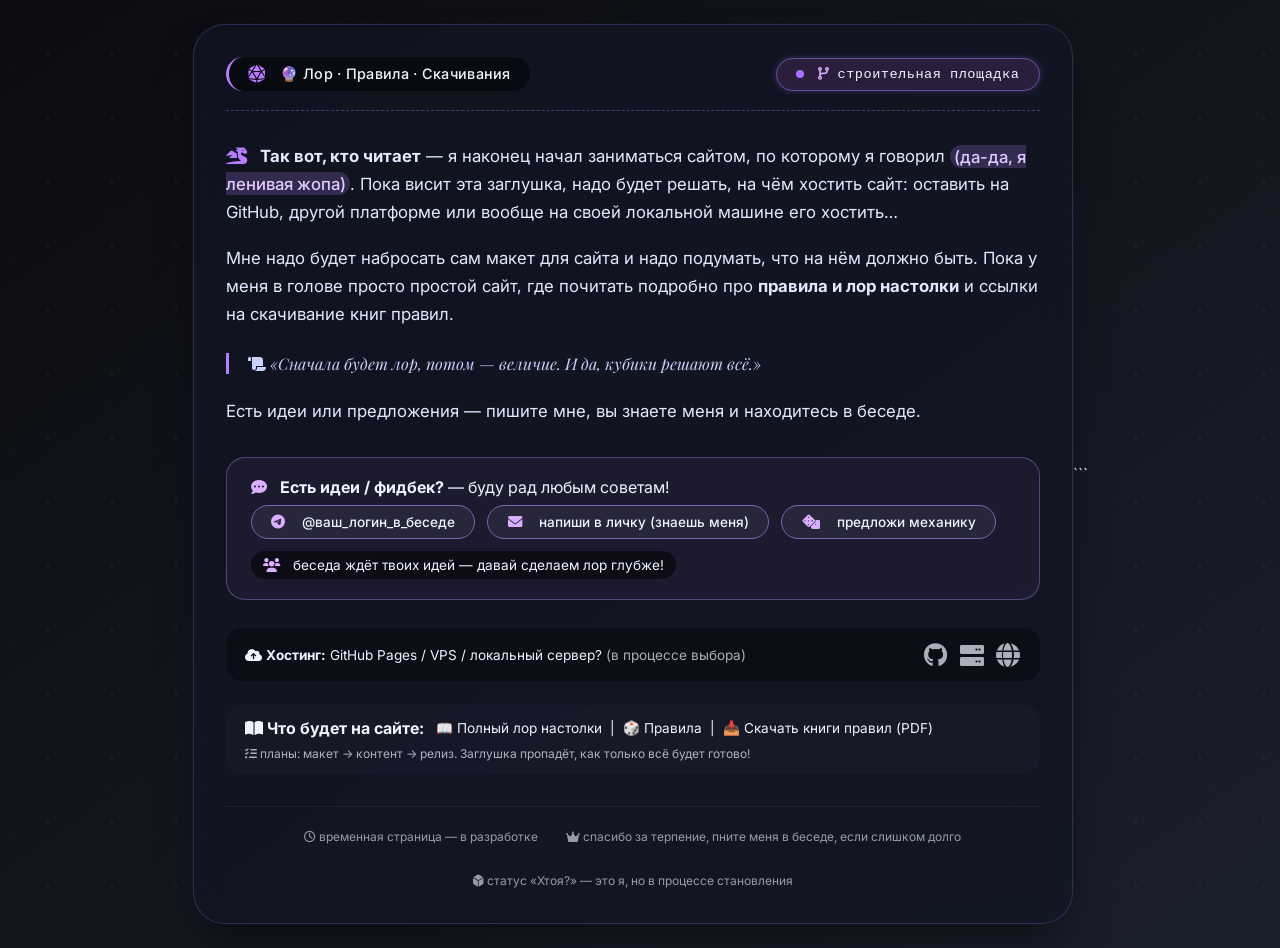
==== index.html @ fe855b79 "Второй  коммит" ====
<!DOCTYPE html>
<html lang="ru">
<head>
  <meta charset="UTF-8">
  <meta name="viewport" content="width=device-width, initial-scale=1.0, user-scalable=yes">
  <title>Заглушка | Настольная игра — скоро</title>
  <!-- Подключение шрифтов и иконок -->
  <link href="https://fonts.googleapis.com/css2?family=Inter:opsz,wght@14..32,300;14..32,400;14..32,600;14..32,700&family=Playfair+Display:ital,wght@0,500;1,500&display=swap" rel="stylesheet">
  <link rel="stylesheet" href="https://cdnjs.cloudflare.com/ajax/libs/font-awesome/6.0.0-beta3/css/all.min.css">
  <style>
    * {
      margin: 0;
      padding: 0;
      box-sizing: border-box;
    }

    body {
      background: linear-gradient(145deg, #0b0c10 0%, #1a1f2c 100%);
      font-family: 'Inter', sans-serif;
      color: #eef4ff;
      min-height: 100vh;
      display: flex;
      align-items: center;
      justify-content: center;
      padding: 1.5rem;
      position: relative;
    }

    /* декоративный элемент — "игровое поле" */
    body::before {
      content: "";
      position: fixed;
      inset: 0;
      background-image: radial-gradient(circle at 20% 40%, rgba(100, 80, 200, 0.08) 2%, transparent 2.5%),
                        radial-gradient(circle at 75% 85%, rgba(200, 160, 100, 0.08) 1.8%, transparent 2%);
      background-size: 48px 48px, 64px 64px;
      pointer-events: none;
      z-index: 0;
    }

    /* основная карточка */
    .card {
      max-width: 880px;
      width: 100%;
      background: rgba(18, 22, 35, 0.75);
      backdrop-filter: blur(12px);
      border-radius: 2rem;
      border: 1px solid rgba(120, 100, 200, 0.3);
      box-shadow: 0 25px 45px -12px rgba(0, 0, 0, 0.5), 0 0 0 1px rgba(255, 255, 255, 0.02);
      padding: 2rem 2rem 2.2rem;
      transition: all 0.2s ease;
      z-index: 2;
    }

    /* шапка с иконкой и статусом */
    .header {
      display: flex;
      align-items: center;
      justify-content: space-between;
      flex-wrap: wrap;
      gap: 1rem;
      margin-bottom: 2rem;
      border-bottom: 1px dashed rgba(150, 130, 220, 0.4);
      padding-bottom: 1.2rem;
    }

    .badge {
      display: inline-flex;
      align-items: center;
      gap: 0.65rem;
      background: rgba(0, 0, 0, 0.45);
      backdrop-filter: blur(4px);
      padding: 0.5rem 1.2rem;
      border-radius: 60px;
      font-size: 0.9rem;
      font-weight: 500;
      border-left: 3px solid #b87cff;
      letter-spacing: 0.3px;
    }

    .badge i {
      font-size: 1.1rem;
      color: #b87cff;
    }

    .status-pulse {
      background: #2a1e3c;
      padding: 0.5rem 1.2rem;
      border-radius: 60px;
      font-size: 0.85rem;
      font-weight: 500;
      display: flex;
      align-items: center;
      gap: 0.5rem;
      font-family: monospace;
      letter-spacing: 0.5px;
      border: 1px solid #6c4f9e;
      box-shadow: 0 0 6px rgba(150, 100, 255, 0.3);
    }

    .status-pulse i {
      font-size: 0.8rem;
      color: #d6b0ff;
    }

    .pulse-dot {
      width: 8px;
      height: 8px;
      background-color: #a76eff;
      border-radius: 50%;
      display: inline-block;
      animation: pulse 1.2s infinite;
      margin-right: 6px;
    }

    @keyframes pulse {
      0% { opacity: 0.4; transform: scale(0.8); box-shadow: 0 0 0 0 #b77eff; }
      70% { opacity: 1; transform: scale(1.2); box-shadow: 0 0 0 6px rgba(183, 126, 255, 0); }
      100% { opacity: 0.4; transform: scale(0.8); box-shadow: 0 0 0 0 rgba(183, 126, 255, 0); }
    }

    /* основной текст */
    .message {
      margin: 1.8rem 0 2rem 0;
    }

    .message p {
      font-size: 1.05rem;
      line-height: 1.65;
      margin-bottom: 1.2rem;
      font-weight: 400;
      color: #e2e9ff;
    }

    .highlight {
      background: rgba(150, 110, 220, 0.25);
      padding: 0.1rem 0.3rem;
      border-radius: 12px;
      font-weight: 500;
      color: #e2caff;
    }

    .lazy-quote {
      font-family: 'Playfair Display', serif;
      font-style: italic;
      font-size: 1rem;
      border-left: 3px solid #b87cff;
      padding-left: 1.2rem;
      margin: 1.5rem 0;
      color: #c7d2fe;
    }

    .current-status {
      background: #0f111c;
      border-radius: 1.5rem;
      padding: 1rem 1.4rem;
      margin: 1.8rem 0 1.2rem;
      display: inline-block;
      width: auto;
      border: 1px solid #2d2a4a;
      box-shadow: 0 2px 10px rgba(0,0,0,0.2);
    }

    .current-status span {
      font-weight: 700;
      letter-spacing: 1px;
      background: linear-gradient(135deg, #e5b8ff, #b77eff);
      -webkit-background-clip: text;
      background-clip: text;
      color: transparent;
    }

    .status-text {
      font-size: 1.15rem;
      font-weight: 600;
      display: flex;
      align-items: center;
      gap: 10px;
      flex-wrap: wrap;
    }

    /* идеи / предложения блок */
    .callout {
      background: rgba(35, 30, 55, 0.7);
      border-radius: 1.2rem;
      padding: 1.2rem 1.5rem;
      margin: 1.8rem 0;
      border: 1px solid rgba(170, 130, 240, 0.4);
      transition: 0.2s;
    }

    .callout i {
      color: #dbb0ff;
      margin-right: 0.6rem;
    }

    .contact-line {
      display: flex;
      align-items: center;
      flex-wrap: wrap;
      gap: 0.75rem;
      margin-top: 0.5rem;
    }

    .fake-button {
      background: rgba(255, 255, 255, 0.05);
      border: 1px solid #7866b0;
      padding: 0.5rem 1.2rem;
      border-radius: 40px;
      font-size: 0.85rem;
      font-weight: 500;
      display: inline-flex;
      align-items: center;
      gap: 0.5rem;
      transition: 0.2s;
      cursor: default;
    }

    .fake-button i {
      font-size: 0.9rem;
    }

    .fake-button:hover {
      background: rgba(130, 100, 200, 0.2);
      border-color: #a77eff;
    }

    /* ссылки на софт / хостинг */
    .hosting-notes {
      background: #0b0e16;
      border-radius: 1rem;
      padding: 0.9rem 1.2rem;
      margin: 1.8rem 0 1.5rem;
      font-size: 0.85rem;
      display: flex;
      flex-wrap: wrap;
      gap: 1rem;
      justify-content: space-between;
      align-items: center;
    }

    .hosting-options {
      display: flex;
      gap: 0.8rem;
    }

    .hosting-options i {
      font-size: 1.5rem;
      opacity: 0.7;
      transition: 0.2s;
    }

    .hosting-options i:hover {
      opacity: 1;
      color: #c7a2ff;
    }

    /* footer */
    .footer-note {
      margin-top: 2rem;
      text-align: center;
      font-size: 0.75rem;
      opacity: 0.6;
      border-top: 1px solid rgba(255,255,255,0.1);
      padding-top: 1.4rem;
      display: flex;
      justify-content: center;
      gap: 1.8rem;
      flex-wrap: wrap;
    }

    a {
      color: #bb9eff;
      text-decoration: none;
      transition: 0.2s;
    }

    a:hover {
      color: #e1c4ff;
      text-decoration: underline;
    }

    /* адаптив */
    @media (max-width: 640px) {
      .card {
        padding: 1.5rem;
      }
      .header {
        flex-direction: column;
        align-items: flex-start;
      }
      .message p {
        font-size: 0.95rem;
      }
      .hosting-notes {
        flex-direction: column;
        align-items: flex-start;
      }
      .status-text {
        font-size: 1rem;
      }
    }

    /* анимация появления */
    .card {
      animation: fadeSlideUp 0.6s ease-out;
    }

    @keyframes fadeSlideUp {
      0% {
        opacity: 0;
        transform: translateY(20px);
      }
      100% {
        opacity: 1;
        transform: translateY(0);
      }
    }

    /* иконки dice */
    .dice-icon {
      font-size: 1.2rem;
      margin-right: 4px;
    }
  </style>
</head>
<body>
<div class="card">
  <div class="header">
    <div class="badge">
      <i class="fas fa-dice-d20 dice-icon"></i> 
      <span>🔮 Лор · Правила · Скачивания</span>
    </div>
    <div class="status-pulse">
      <span class="pulse-dot"></span>
      <i class="fas fa-code-branch"></i> строительная площадка
    </div>
  </div>

  <div class="message">
    <p>
      <i class="fas fa-dragon" style="margin-right: 8px; color: #b77eff;"></i> 
      <strong>Так вот, кто читает</strong> — я наконец начал заниматься сайтом, по которому я говорил 
      <span class="highlight">(да-да, я ленивая жопа)</span>. 
      Пока висит эта заглушка, надо будет решать, на чём хостить сайт: оставить на GitHub, 
      другой платформе или вообще на своей локальной машине его хостить…
    </p>
    <p>
      Мне надо будет набросать сам макет для сайта и надо подумать, что на нём должно быть. 
      Пока у меня в голове просто простой сайт, где почитать подробно про <strong>правила и лор настолки</strong> 
      и ссылки на скачивание книг правил.
    </p>
    <div class="lazy-quote">
      <i class="fas fa-scroll"></i> «Сначала будет лор, потом — величие. И да, кубики решают всё.»
    </div>
    <p>
      Есть идеи или предложения — пишите мне, вы знаете меня и находитесь в беседе.
    </p>
  </div>

 

  <!-- Блок с контактом и призывом к общению -->
  <div class="callout">
    <div><i class="fas fa-comment-dots"></i> <strong>Есть идеи / фидбек?</strong> — буду рад любым советам!</div>
    <div class="contact-line">
      <div class="fake-button"><i class="fab fa-telegram"></i> @ваш_логин_в_беседе</div>
      <div class="fake-button"><i class="fas fa-envelope"></i> напиши в личку (знаешь меня)</div>
      <div class="fake-button"><i class="fas fa-dice"></i> предложи механику</div>
    </div>
    <div style="margin-top: 12px; font-size: 0.85rem; background: #0c0b16; padding: 6px 12px; border-radius: 28px; display: inline-block;">
      <i class="fas fa-users"></i> беседа ждёт твоих идей — давай сделаем лор глубже!
    </div>
  </div>

  <!-- Короткий блок про хостинг + ссылки на ресурсы (вдохновение) -->
  <div class="hosting-notes">
    <div>
      <i class="fas fa-cloud-upload-alt"></i> <strong>Хостинг:</strong> GitHub Pages / VPS / локальный сервер? 
      <span style="opacity: 0.7;">(в процессе выбора)</span>
    </div>
    <div class="hosting-options">
      <i class="fab fa-github" title="GitHub Pages"></i>
      <i class="fas fa-server" title="Своя машина"></i>
      <i class="fas fa-globe" title="Другие платформы"></i>
    </div>
  </div>

  <!-- Дополнительные материалы и roadmap (плейсхолдер для настроения) -->
  <div style="background: rgba(30, 28, 45, 0.5); border-radius: 1rem; padding: 0.8rem 1.2rem; margin: 1rem 0 0.5rem;">
    <div style="display: flex; gap: 0.8rem; align-items: center; flex-wrap: wrap;">
      <div><i class="fas fa-book-open"></i> <strong>Что будет на сайте:</strong></div>
      <div style="font-size: 0.85rem;">📖 Полный лор настолки &nbsp;|&nbsp; 🎲 Правила &nbsp;|&nbsp; 📥 Скачать книги правил (PDF)</div>
    </div>
    <div style="font-size: 0.75rem; margin-top: 8px; opacity: 0.7;">
      <i class="fas fa-tasks"></i> планы: макет → контент → релиз. Заглушка пропадёт, как только всё будет готово!
    </div>
  </div>

  <div class="footer-note">
    <span><i class="far fa-clock"></i> временная страница — в разработке</span>
    <span><i class="fas fa-crown"></i> спасибо за терпение, пните меня в беседе, если слишком долго</span>
    <span><i class="fas fa-dice-d6"></i> статус «Хтоя?» — это я, но в процессе становления</span>
  </div>
</div>
</body>
</html>
```
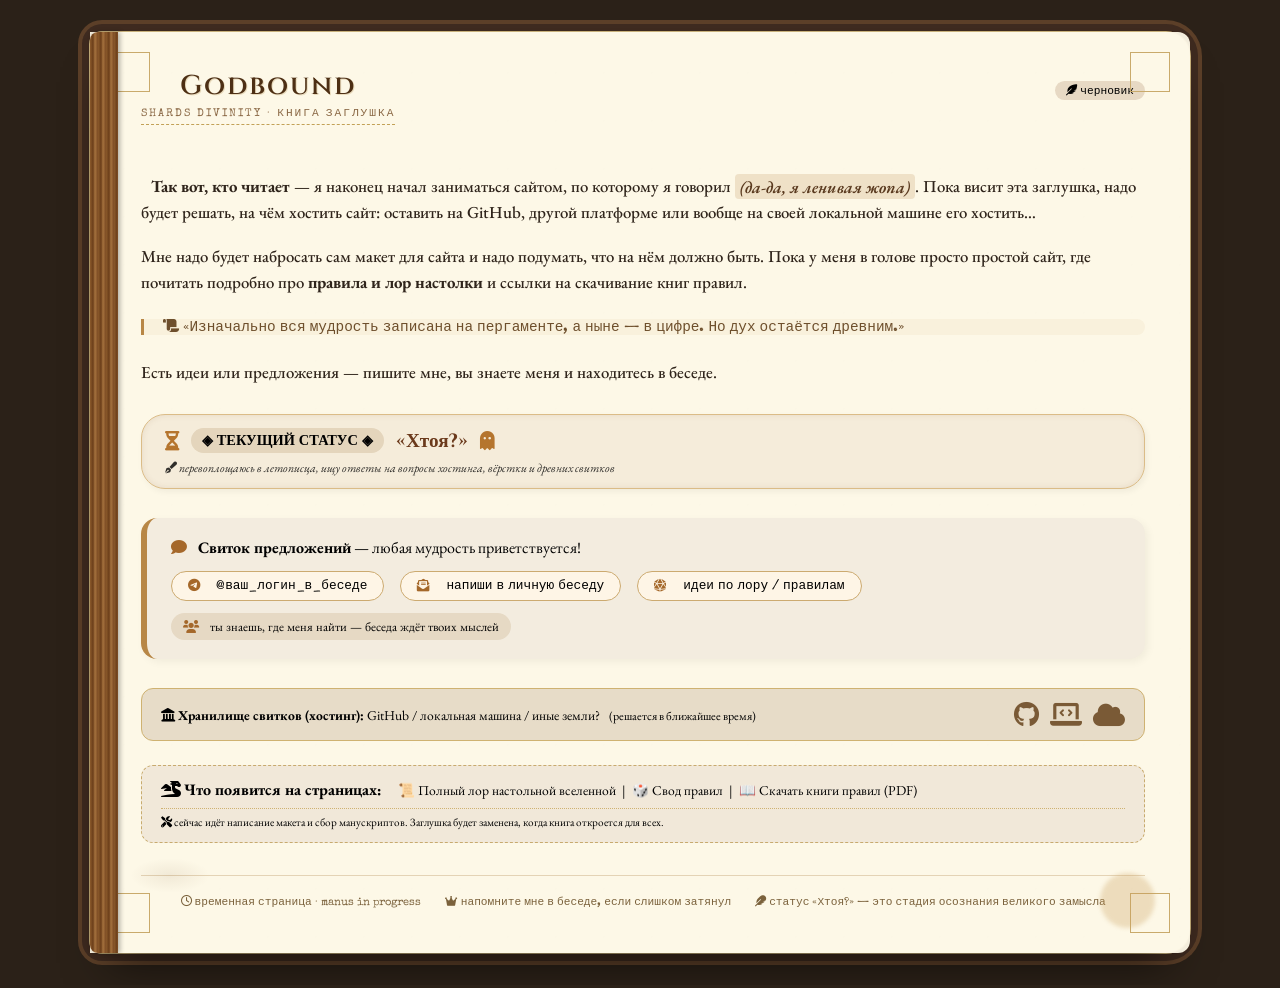
==== commit 94a6ece0: "3  коммит" ====
--- a/index.html
+++ b/index.html
@@ -3,9 +3,9 @@
 <head>
   <meta charset="UTF-8">
   <meta name="viewport" content="width=device-width, initial-scale=1.0, user-scalable=yes">
-  <title>Заглушка | Настольная игра — скоро</title>
-  <!-- Подключение шрифтов и иконок -->
-  <link href="https://fonts.googleapis.com/css2?family=Inter:opsz,wght@14..32,300;14..32,400;14..32,600;14..32,700&family=Playfair+Display:ital,wght@0,500;1,500&display=swap" rel="stylesheet">
+  <title>Заглушка | Старая книга правил</title>
+  <!-- Шрифты с историческим/винтажным характером -->
+  <link href="https://fonts.googleapis.com/css2?family=Cinzel:wght@400;500;600;700&family=EB+Garamond:ital,wght@0,400;0,500;0,600;1,400;1,500&family=Special+Elite&display=swap" rel="stylesheet">
   <link rel="stylesheet" href="https://cdnjs.cloudflare.com/ajax/libs/font-awesome/6.0.0-beta3/css/all.min.css">
   <style>
     * {
@@ -15,394 +15,470 @@
     }
 
     body {
-      background: linear-gradient(145deg, #0b0c10 0%, #1a1f2c 100%);
-      font-family: 'Inter', sans-serif;
-      color: #eef4ff;
+      background: #2b2118;  /* тёмное дерево / старый переплёт */
       min-height: 100vh;
       display: flex;
       align-items: center;
       justify-content: center;
-      padding: 1.5rem;
+      padding: 2rem;
       position: relative;
-    }
-
-    /* декоративный элемент — "игровое поле" */
+      font-family: 'EB Garamond', 'Georgia', 'Times New Roman', serif;
+    }
+
+    /* текстура старой бумаги на фоне */
     body::before {
       content: "";
       position: fixed;
-      inset: 0;
-      background-image: radial-gradient(circle at 20% 40%, rgba(100, 80, 200, 0.08) 2%, transparent 2.5%),
-                        radial-gradient(circle at 75% 85%, rgba(200, 160, 100, 0.08) 1.8%, transparent 2%);
-      background-size: 48px 48px, 64px 64px;
+      top: 0;
+      left: 0;
+      width: 100%;
+      height: 100%;
+      background-image: url('data:image/svg+xml;utf8,<svg xmlns="http://www.w3.org/2000/svg" viewBox="0 0 400 300" opacity="0.2"><path fill="none" d="M0 0h400v300H0z"/><path fill="%23806040" d="M10 10 L20 5 L30 12 L40 7 L50 13 L60 9 L70 15 L80 11 L90 17 L100 12 L110 18 L120 14 L130 19 L140 15 L150 20 L160 16 L170 21 L180 17 L190 22 L200 18 L210 23 L220 19 L230 24 L240 20 L250 25 L260 21 L270 26 L280 22 L290 27 L300 23 L310 28 L320 24 L330 29 L340 25 L350 30 L360 26 L370 31 L380 27 L390 32 L400 28" stroke="%23806040" stroke-width="0.6" fill="none"/><circle cx="45" cy="85" r="2" fill="%23806040"/><circle cx="120" cy="140" r="1.5" fill="%23806040"/><circle cx="290" cy="210" r="2" fill="%23806040"/><path d="M70 250 L80 248 L90 252 L100 249 L110 253" stroke="%23806040" stroke-width="0.8" fill="none"/></svg>');
+      background-repeat: repeat;
+      background-size: 200px;
       pointer-events: none;
+      opacity: 0.15;
       z-index: 0;
     }
 
-    /* основная карточка */
-    .card {
-      max-width: 880px;
+    /* основная книга — имитация разворота */
+    .book {
+      max-width: 1100px;
       width: 100%;
-      background: rgba(18, 22, 35, 0.75);
-      backdrop-filter: blur(12px);
-      border-radius: 2rem;
-      border: 1px solid rgba(120, 100, 200, 0.3);
-      box-shadow: 0 25px 45px -12px rgba(0, 0, 0, 0.5), 0 0 0 1px rgba(255, 255, 255, 0.02);
-      padding: 2rem 2rem 2.2rem;
-      transition: all 0.2s ease;
+      background: #fdf8e7;  /* цвет старой бумаги */
+      background-image: radial-gradient(circle at 25% 40%, rgba(180, 130, 80, 0.08) 1.5%, transparent 1.5%),
+                        radial-gradient(circle at 70% 85%, rgba(140, 90, 40, 0.08) 2%, transparent 2%);
+      background-size: 32px 32px, 48px 48px;
+      border-radius: 12px 24px 24px 12px;
+      box-shadow: 0 30px 45px -20px rgba(0,0,0,0.6), 0 0 0 1px #c9b27c, 0 0 0 8px #3e2a1f, 0 0 0 12px #5c3f28;
+      position: relative;
+      transition: all 0.2s;
       z-index: 2;
     }
 
-    /* шапка с иконкой и статусом */
-    .header {
-      display: flex;
-      align-items: center;
-      justify-content: space-between;
-      flex-wrap: wrap;
-      gap: 1rem;
-      margin-bottom: 2rem;
-      border-bottom: 1px dashed rgba(150, 130, 220, 0.4);
-      padding-bottom: 1.2rem;
-    }
-
-    .badge {
-      display: inline-flex;
-      align-items: center;
-      gap: 0.65rem;
-      background: rgba(0, 0, 0, 0.45);
-      backdrop-filter: blur(4px);
-      padding: 0.5rem 1.2rem;
-      border-radius: 60px;
-      font-size: 0.9rem;
-      font-weight: 500;
-      border-left: 3px solid #b87cff;
-      letter-spacing: 0.3px;
-    }
-
-    .badge i {
-      font-size: 1.1rem;
-      color: #b87cff;
-    }
-
-    .status-pulse {
-      background: #2a1e3c;
-      padding: 0.5rem 1.2rem;
-      border-radius: 60px;
-      font-size: 0.85rem;
-      font-weight: 500;
-      display: flex;
-      align-items: center;
-      gap: 0.5rem;
-      font-family: monospace;
-      letter-spacing: 0.5px;
-      border: 1px solid #6c4f9e;
-      box-shadow: 0 0 6px rgba(150, 100, 255, 0.3);
-    }
-
-    .status-pulse i {
-      font-size: 0.8rem;
-      color: #d6b0ff;
-    }
-
-    .pulse-dot {
-      width: 8px;
-      height: 8px;
-      background-color: #a76eff;
-      border-radius: 50%;
+    /* имитация корешка / переплёта слева */
+    .book::before {
+      content: "";
+      position: absolute;
+      top: 0;
+      left: 0;
+      width: 28px;
+      height: 100%;
+      background: repeating-linear-gradient(90deg, #8b5a2b, #6b3e1a 3px, #a5723e 5px, #7b4a23 8px);
+      border-radius: 8px 0 0 8px;
+      box-shadow: 2px 0 5px rgba(0,0,0,0.3);
+      z-index: 3;
+    }
+
+    /* золотое тиснение по краю корешка */
+    .book::after {
+      content: "";
+      position: absolute;
+      top: 15px;
+      left: 4px;
+      width: 20px;
+      height: calc(100% - 30px);
+      border-left: 1px solid rgba(255,215,130,0.5);
+      border-right: 1px solid rgba(255,215,130,0.3);
+      pointer-events: none;
+    }
+
+    /* внутренняя страница (отступ под переплёт) */
+    .page {
+      padding: 2.2rem 2.8rem 2.8rem 3.2rem;
+      position: relative;
+      background: rgba(253, 248, 231, 0.95);
+      border-radius: 0 12px 12px 0;
+    }
+
+    /* декоративные уголки */
+    .page .corner {
+      position: absolute;
+      width: 40px;
+      height: 40px;
+      border: 1px solid #c9aa6b;
+      pointer-events: none;
+    }
+    .corner-tl {
+      top: 20px;
+      left: 20px;
+      border-top: 2px solid #c9aa6b;
+      border-left: 2px solid #c9aa6b;
+      border-right: none;
+      border-bottom: none;
+    }
+    .corner-tr {
+      top: 20px;
+      right: 20px;
+      border-top: 2px solid #c9aa6b;
+      border-right: 2px solid #c9aa6b;
+      border-left: none;
+      border-bottom: none;
+    }
+    .corner-bl {
+      bottom: 20px;
+      left: 20px;
+      border-bottom: 2px solid #c9aa6b;
+      border-left: 2px solid #c9aa6b;
+      border-top: none;
+      border-right: none;
+    }
+    .corner-br {
+      bottom: 20px;
+      right: 20px;
+      border-bottom: 2px solid #c9aa6b;
+      border-right: 2px solid #c9aa6b;
+      border-top: none;
+      border-left: none;
+    }
+
+    /* заголовок-виньетка */
+    .title-decoration {
+      text-align: center;
+      margin-bottom: 1.8rem;
+      border-bottom: 1px dashed #c2a156;
       display: inline-block;
-      animation: pulse 1.2s infinite;
-      margin-right: 6px;
-    }
-
-    @keyframes pulse {
-      0% { opacity: 0.4; transform: scale(0.8); box-shadow: 0 0 0 0 #b77eff; }
-      70% { opacity: 1; transform: scale(1.2); box-shadow: 0 0 0 6px rgba(183, 126, 255, 0); }
-      100% { opacity: 0.4; transform: scale(0.8); box-shadow: 0 0 0 0 rgba(183, 126, 255, 0); }
-    }
-
-    /* основной текст */
-    .message {
-      margin: 1.8rem 0 2rem 0;
-    }
-
+      width: auto;
+      padding-bottom: 0.3rem;
+      letter-spacing: 2px;
+    }
+    h1 {
+      font-family: 'Cinzel', 'Times New Roman', serif;
+      font-size: 1.7rem;
+      font-weight: 600;
+      color: #4d2f14;
+      text-shadow: 1px 1px 0 #e9dbbc;
+      margin-bottom: 0.2rem;
+    }
+    .subhead {
+      font-family: 'Special Elite', monospace;
+      font-size: 0.7rem;
+      letter-spacing: 2px;
+      color: #8b6946;
+      text-transform: uppercase;
+    }
+
+    /* основной текст в стиле рукописи */
     .message p {
       font-size: 1.05rem;
-      line-height: 1.65;
-      margin-bottom: 1.2rem;
-      font-weight: 400;
-      color: #e2e9ff;
-    }
-
+      line-height: 1.55;
+      margin-bottom: 1.1rem;
+      color: #2f241b;
+      font-weight: 500;
+    }
     .highlight {
-      background: rgba(150, 110, 220, 0.25);
+      background: rgba(180, 130, 70, 0.2);
       padding: 0.1rem 0.3rem;
-      border-radius: 12px;
-      font-weight: 500;
-      color: #e2caff;
-    }
-
+      font-style: italic;
+      border-radius: 4px;
+      font-weight: 600;
+      color: #5a3a1f;
+    }
     .lazy-quote {
-      font-family: 'Playfair Display', serif;
-      font-style: italic;
-      font-size: 1rem;
-      border-left: 3px solid #b87cff;
+      font-family: 'Special Elite', monospace;
+      font-size: 0.9rem;
+      border-left: 3px solid #b88746;
       padding-left: 1.2rem;
       margin: 1.5rem 0;
-      color: #c7d2fe;
-    }
-
+      color: #6e4f2c;
+      background: rgba(210, 180, 120, 0.1);
+      border-radius: 0 8px 8px 0;
+    }
+
+    /* блок статуса "Хтоя?" */
     .current-status {
-      background: #0f111c;
-      border-radius: 1.5rem;
-      padding: 1rem 1.4rem;
-      margin: 1.8rem 0 1.2rem;
-      display: inline-block;
-      width: auto;
-      border: 1px solid #2d2a4a;
-      box-shadow: 0 2px 10px rgba(0,0,0,0.2);
-    }
-
-    .current-status span {
-      font-weight: 700;
-      letter-spacing: 1px;
-      background: linear-gradient(135deg, #e5b8ff, #b77eff);
-      -webkit-background-clip: text;
-      background-clip: text;
-      color: transparent;
-    }
-
+      background: #f5ecda;
+      border: 1px solid #dbbc87;
+      border-radius: 24px;
+      padding: 0.8rem 1.4rem;
+      margin: 1.8rem 0;
+      box-shadow: inset 0 0 6px rgba(110, 70, 30, 0.1), 2px 3px 6px rgba(0,0,0,0.05);
+      font-family: 'EB Garamond', serif;
+    }
     .status-text {
-      font-size: 1.15rem;
+      font-size: 1.2rem;
       font-weight: 600;
       display: flex;
       align-items: center;
-      gap: 10px;
       flex-wrap: wrap;
-    }
-
-    /* идеи / предложения блок */
+      gap: 12px;
+    }
+    .status-text i {
+      color: #b5752e;
+    }
+    .ancient-mark {
+      background: #e4d5bc;
+      padding: 0.2rem 0.7rem;
+      border-radius: 30px;
+      font-size: 0.9rem;
+      font-weight: bold;
+      font-family: 'Cinzel', serif;
+    }
+    .current-status .small-note {
+      font-size: 0.75rem;
+      margin-top: 6px;
+      opacity: 0.8;
+      font-style: italic;
+    }
+
+    /* блок "есть идеи" с пером */
     .callout {
-      background: rgba(35, 30, 55, 0.7);
-      border-radius: 1.2rem;
+      background: #f3ecdf;
+      border-radius: 16px;
       padding: 1.2rem 1.5rem;
       margin: 1.8rem 0;
-      border: 1px solid rgba(170, 130, 240, 0.4);
-      transition: 0.2s;
-    }
-
+      border-left: 6px solid #b88746;
+      box-shadow: 3px 3px 8px rgba(0,0,0,0.05);
+    }
     .callout i {
-      color: #dbb0ff;
-      margin-right: 0.6rem;
-    }
-
+      color: #a5682a;
+      margin-right: 0.5rem;
+    }
     .contact-line {
       display: flex;
-      align-items: center;
       flex-wrap: wrap;
-      gap: 0.75rem;
-      margin-top: 0.5rem;
-    }
-
+      gap: 1rem;
+      margin-top: 0.8rem;
+    }
     .fake-button {
-      background: rgba(255, 255, 255, 0.05);
-      border: 1px solid #7866b0;
-      padding: 0.5rem 1.2rem;
+      background: #fef5e6;
+      border: 1px solid #ccaa70;
+      padding: 0.4rem 1rem;
       border-radius: 40px;
-      font-size: 0.85rem;
-      font-weight: 500;
+      font-size: 0.8rem;
+      font-family: 'Special Elite', monospace;
       display: inline-flex;
       align-items: center;
       gap: 0.5rem;
+      cursor: default;
       transition: 0.2s;
-      cursor: default;
-    }
-
-    .fake-button i {
-      font-size: 0.9rem;
-    }
-
+    }
     .fake-button:hover {
-      background: rgba(130, 100, 200, 0.2);
-      border-color: #a77eff;
-    }
-
-    /* ссылки на софт / хостинг */
+      background: #ecdbaa;
+      border-color: #aa7a3c;
+    }
+
+    /* хостинг / винтажный блок */
     .hosting-notes {
-      background: #0b0e16;
-      border-radius: 1rem;
-      padding: 0.9rem 1.2rem;
-      margin: 1.8rem 0 1.5rem;
-      font-size: 0.85rem;
+      background: #e7dcc8;
+      border-radius: 12px;
+      padding: 0.8rem 1.2rem;
+      margin: 1.5rem 0;
       display: flex;
       flex-wrap: wrap;
-      gap: 1rem;
       justify-content: space-between;
       align-items: center;
-    }
-
-    .hosting-options {
-      display: flex;
-      gap: 0.8rem;
-    }
-
+      font-size: 0.85rem;
+      border: 1px solid #cfb271;
+    }
     .hosting-options i {
-      font-size: 1.5rem;
-      opacity: 0.7;
+      font-size: 1.6rem;
+      margin-left: 8px;
+      color: #7a5a36;
       transition: 0.2s;
     }
-
     .hosting-options i:hover {
-      opacity: 1;
-      color: #c7a2ff;
-    }
-
-    /* footer */
+      color: #c6862e;
+    }
+
+    /* план / что будет на сайте */
+    .roadmap {
+      background: #f1e8d9;
+      border-radius: 12px;
+      padding: 0.8rem 1.2rem;
+      margin: 1.2rem 0;
+      border: 1px dashed #c8aa6e;
+    }
     .footer-note {
       margin-top: 2rem;
       text-align: center;
-      font-size: 0.75rem;
-      opacity: 0.6;
-      border-top: 1px solid rgba(255,255,255,0.1);
-      padding-top: 1.4rem;
+      font-size: 0.7rem;
+      color: #7b623c;
+      border-top: 1px solid #e4d3b5;
+      padding-top: 1.2rem;
       display: flex;
       justify-content: center;
-      gap: 1.8rem;
+      gap: 1.5rem;
       flex-wrap: wrap;
-    }
-
-    a {
-      color: #bb9eff;
-      text-decoration: none;
-      transition: 0.2s;
-    }
-
-    a:hover {
-      color: #e1c4ff;
-      text-decoration: underline;
+      font-family: 'Special Elite', monospace;
+    }
+
+    /* иллюстрации и украшения */
+    .seal {
+      position: absolute;
+      bottom: 25px;
+      right: 35px;
+      width: 55px;
+      height: 55px;
+      background: #c99e5b;
+      border-radius: 50%;
+      opacity: 0.3;
+      filter: blur(2px);
+      pointer-events: none;
+      z-index: 1;
     }
 
     /* адаптив */
-    @media (max-width: 640px) {
-      .card {
-        padding: 1.5rem;
-      }
-      .header {
-        flex-direction: column;
-        align-items: flex-start;
+    @media (max-width: 700px) {
+      body {
+        padding: 1rem;
+      }
+      .book {
+        box-shadow: 0 15px 25px -10px black, 0 0 0 4px #3e2a1f, 0 0 0 8px #5c3f28;
+      }
+      .book::before {
+        width: 18px;
+      }
+      .page {
+        padding: 1.5rem 1.2rem 1.8rem 2rem;
       }
       .message p {
         font-size: 0.95rem;
       }
-      .hosting-notes {
-        flex-direction: column;
-        align-items: flex-start;
-      }
       .status-text {
         font-size: 1rem;
       }
-    }
-
-    /* анимация появления */
-    .card {
-      animation: fadeSlideUp 0.6s ease-out;
-    }
-
-    @keyframes fadeSlideUp {
+      .corner {
+        width: 25px;
+        height: 25px;
+      }
+      .corner-tl, .corner-tr, .corner-bl, .corner-br {
+        border-width: 1px;
+      }
+      h1 {
+        font-size: 1.3rem;
+      }
+    }
+
+    /* анимация "появление страницы" */
+    .book {
+      animation: fadeBook 0.7s ease-out;
+    }
+    @keyframes fadeBook {
       0% {
         opacity: 0;
-        transform: translateY(20px);
+        transform: translateY(20px) rotateX(-3deg);
       }
       100% {
         opacity: 1;
-        transform: translateY(0);
-      }
-    }
-
-    /* иконки dice */
-    .dice-icon {
-      font-size: 1.2rem;
-      margin-right: 4px;
+        transform: translateY(0) rotateX(0);
+      }
+    }
+
+    /* прочие детали */
+    .ink-smudge {
+      position: absolute;
+      bottom: 60px;
+      left: 40px;
+      width: 80px;
+      height: 35px;
+      background: radial-gradient(ellipse, rgba(100,60,20,0.08) 0%, transparent 70%);
+      border-radius: 50%;
+      pointer-events: none;
     }
   </style>
 </head>
 <body>
-<div class="card">
-  <div class="header">
-    <div class="badge">
-      <i class="fas fa-dice-d20 dice-icon"></i> 
-      <span>🔮 Лор · Правила · Скачивания</span>
-    </div>
-    <div class="status-pulse">
-      <span class="pulse-dot"></span>
-      <i class="fas fa-code-branch"></i> строительная площадка
-    </div>
-  </div>
-
-  <div class="message">
-    <p>
-      <i class="fas fa-dragon" style="margin-right: 8px; color: #b77eff;"></i> 
-      <strong>Так вот, кто читает</strong> — я наконец начал заниматься сайтом, по которому я говорил 
-      <span class="highlight">(да-да, я ленивая жопа)</span>. 
-      Пока висит эта заглушка, надо будет решать, на чём хостить сайт: оставить на GitHub, 
-      другой платформе или вообще на своей локальной машине его хостить…
-    </p>
-    <p>
-      Мне надо будет набросать сам макет для сайта и надо подумать, что на нём должно быть. 
-      Пока у меня в голове просто простой сайт, где почитать подробно про <strong>правила и лор настолки</strong> 
-      и ссылки на скачивание книг правил.
-    </p>
-    <div class="lazy-quote">
-      <i class="fas fa-scroll"></i> «Сначала будет лор, потом — величие. И да, кубики решают всё.»
-    </div>
-    <p>
-      Есть идеи или предложения — пишите мне, вы знаете меня и находитесь в беседе.
-    </p>
-  </div>
-
- 
-
-  <!-- Блок с контактом и призывом к общению -->
-  <div class="callout">
-    <div><i class="fas fa-comment-dots"></i> <strong>Есть идеи / фидбек?</strong> — буду рад любым советам!</div>
-    <div class="contact-line">
-      <div class="fake-button"><i class="fab fa-telegram"></i> @ваш_логин_в_беседе</div>
-      <div class="fake-button"><i class="fas fa-envelope"></i> напиши в личку (знаешь меня)</div>
-      <div class="fake-button"><i class="fas fa-dice"></i> предложи механику</div>
-    </div>
-    <div style="margin-top: 12px; font-size: 0.85rem; background: #0c0b16; padding: 6px 12px; border-radius: 28px; display: inline-block;">
-      <i class="fas fa-users"></i> беседа ждёт твоих идей — давай сделаем лор глубже!
-    </div>
-  </div>
-
-  <!-- Короткий блок про хостинг + ссылки на ресурсы (вдохновение) -->
-  <div class="hosting-notes">
-    <div>
-      <i class="fas fa-cloud-upload-alt"></i> <strong>Хостинг:</strong> GitHub Pages / VPS / локальный сервер? 
-      <span style="opacity: 0.7;">(в процессе выбора)</span>
-    </div>
-    <div class="hosting-options">
-      <i class="fab fa-github" title="GitHub Pages"></i>
-      <i class="fas fa-server" title="Своя машина"></i>
-      <i class="fas fa-globe" title="Другие платформы"></i>
-    </div>
-  </div>
-
-  <!-- Дополнительные материалы и roadmap (плейсхолдер для настроения) -->
-  <div style="background: rgba(30, 28, 45, 0.5); border-radius: 1rem; padding: 0.8rem 1.2rem; margin: 1rem 0 0.5rem;">
-    <div style="display: flex; gap: 0.8rem; align-items: center; flex-wrap: wrap;">
-      <div><i class="fas fa-book-open"></i> <strong>Что будет на сайте:</strong></div>
-      <div style="font-size: 0.85rem;">📖 Полный лор настолки &nbsp;|&nbsp; 🎲 Правила &nbsp;|&nbsp; 📥 Скачать книги правил (PDF)</div>
-    </div>
-    <div style="font-size: 0.75rem; margin-top: 8px; opacity: 0.7;">
-      <i class="fas fa-tasks"></i> планы: макет → контент → релиз. Заглушка пропадёт, как только всё будет готово!
-    </div>
-  </div>
-
-  <div class="footer-note">
-    <span><i class="far fa-clock"></i> временная страница — в разработке</span>
-    <span><i class="fas fa-crown"></i> спасибо за терпение, пните меня в беседе, если слишком долго</span>
-    <span><i class="fas fa-dice-d6"></i> статус «Хтоя?» — это я, но в процессе становления</span>
+<div class="book">
+  <div class="page">
+    <!-- декоративные уголки страницы -->
+    <div class="corner corner-tl"></div>
+    <div class="corner corner-tr"></div>
+    <div class="corner corner-bl"></div>
+    <div class="corner corner-br"></div>
+    <div class="ink-smudge"></div>
+    <div class="seal"></div>
+
+    <!-- шапка в стиле манускрипта -->
+    <div style="display: flex; justify-content: space-between; align-items: baseline; flex-wrap: wrap; margin-bottom: 1.2rem;">
+      <div class="title-decoration">
+        <h1>Godbound</h1>
+        <div class="subhead">SHARDS DIVINITY · КНИГА ЗАГЛУШКА</div>
+      </div>
+      <div style="font-family: 'Special Elite', monospace; font-size: 0.7rem; background: #e7d9c4; padding: 0.2rem 0.7rem; border-radius: 20px;">
+        <i class="fas fa-feather-alt"></i> черновик
+      </div>
+    </div>
+
+    <!-- основной текст с посланием -->
+    <div class="message">
+      <p>
+        <i class="fas fa-quill" style="color: #a86f32; margin-right: 6px;"></i> 
+        <strong>Так вот, кто читает</strong> — я наконец начал заниматься сайтом, по которому я говорил 
+        <span class="highlight">(да-да, я ленивая жопа)</span>. 
+        Пока висит эта заглушка, надо будет решать, на чём хостить сайт: оставить на GitHub, 
+        другой платформе или вообще на своей локальной машине его хостить…
+      </p>
+      <p>
+        Мне надо будет набросать сам макет для сайта и надо подумать, что на нём должно быть. 
+        Пока у меня в голове просто простой сайт, где почитать подробно про <strong>правила и лор настолки</strong> 
+        и ссылки на скачивание книг правил.
+      </p>
+      <div class="lazy-quote">
+        <i class="fas fa-scroll"></i> «Изначально вся мудрость записана на пергаменте, а ныне — в цифре. Но дух остаётся древним.»
+      </div>
+      <p>
+        Есть идеи или предложения — пишите мне, вы знаете меня и находитесь в беседе.
+      </p>
+    </div>
+
+    <!-- статус Хтоя? в стиле старого манускрипта -->
+    <div class="current-status">
+      <div class="status-text">
+        <i class="fas fa-hourglass-half"></i>
+        <span class="ancient-mark">◈ ТЕКУЩИЙ СТАТУС ◈</span>
+        <span style="font-family: 'Cinzel'; font-size: 1.2rem; font-weight: bold; color:#6b3a1c;">«Хтоя?»</span>
+        <i class="fas fa-ghost"></i>
+      </div>
+      <div class="small-note">
+        <i class="fas fa-pen-fancy"></i> перевоплощаюсь в летописца, ищу ответы на вопросы хостинга, вёрстки и древних свитков
+      </div>
+    </div>
+
+    <!-- блок "есть идеи / предложения" -->
+    <div class="callout">
+      <div><i class="fas fa-comment"></i> <strong>Свиток предложений</strong> — любая мудрость приветствуется!</div>
+      <div class="contact-line">
+        <div class="fake-button"><i class="fab fa-telegram"></i> @ваш_логин_в_беседе</div>
+        <div class="fake-button"><i class="fas fa-envelope-open-text"></i> напиши в личную беседу</div>
+        <div class="fake-button"><i class="fas fa-dice-d20"></i> идеи по лору / правилам</div>
+      </div>
+      <div style="margin-top: 12px; font-size: 0.8rem; background: #e6d9c4; border-radius: 24px; padding: 5px 12px; display: inline-block;">
+        <i class="fas fa-users"></i> ты знаешь, где меня найти — беседа ждёт твоих мыслей
+      </div>
+    </div>
+
+    <!-- блок хостинг и выбор платформы -->
+    <div class="hosting-notes">
+      <div>
+        <i class="fas fa-landmark"></i> <strong>Хранилище свитков (хостинг):</strong> GitHub / локальная машина / иные земли?
+        <span style="font-size:0.75rem; margin-left:6px;">(решается в ближайшее время)</span>
+      </div>
+      <div class="hosting-options">
+        <i class="fab fa-github" title="GitHub Pages"></i>
+        <i class="fas fa-laptop-code" title="Локальный сервер"></i>
+        <i class="fas fa-cloud" title="Другие платформы"></i>
+      </div>
+    </div>
+
+    <!-- краткое содержание будущего сайта + ссылки -->
+    <div class="roadmap">
+      <div style="display: flex; gap: 1rem; align-items: center; flex-wrap: wrap;">
+        <div><i class="fas fa-dragon"></i> <strong>Что появится на страницах:</strong></div>
+        <div style="font-size: 0.85rem;">📜 Полный лор настольной вселенной &nbsp;|&nbsp; 🎲 Свод правил &nbsp;|&nbsp; 📖 Скачать книги правил (PDF)</div>
+      </div>
+      <div style="margin-top: 8px; font-size: 0.7rem; border-top: 1px dotted #cfb271; padding-top: 6px;">
+        <i class="fas fa-tools"></i> сейчас идёт написание макета и сбор манускриптов. Заглушка будет заменена, когда книга откроется для всех.
+      </div>
+    </div>
+
+    <!-- нижняя часть с геральдикой -->
+    <div class="footer-note">
+      <span><i class="far fa-clock"></i> временная страница · manus in progress</span>
+      <span><i class="fas fa-crown"></i> напомните мне в беседе, если слишком затянул</span>
+      <span><i class="fas fa-feather"></i> статус «Хтоя?» — это стадия осознания великого замысла</span>
+    </div>
   </div>
 </div>
 </body>
 </html>
-```
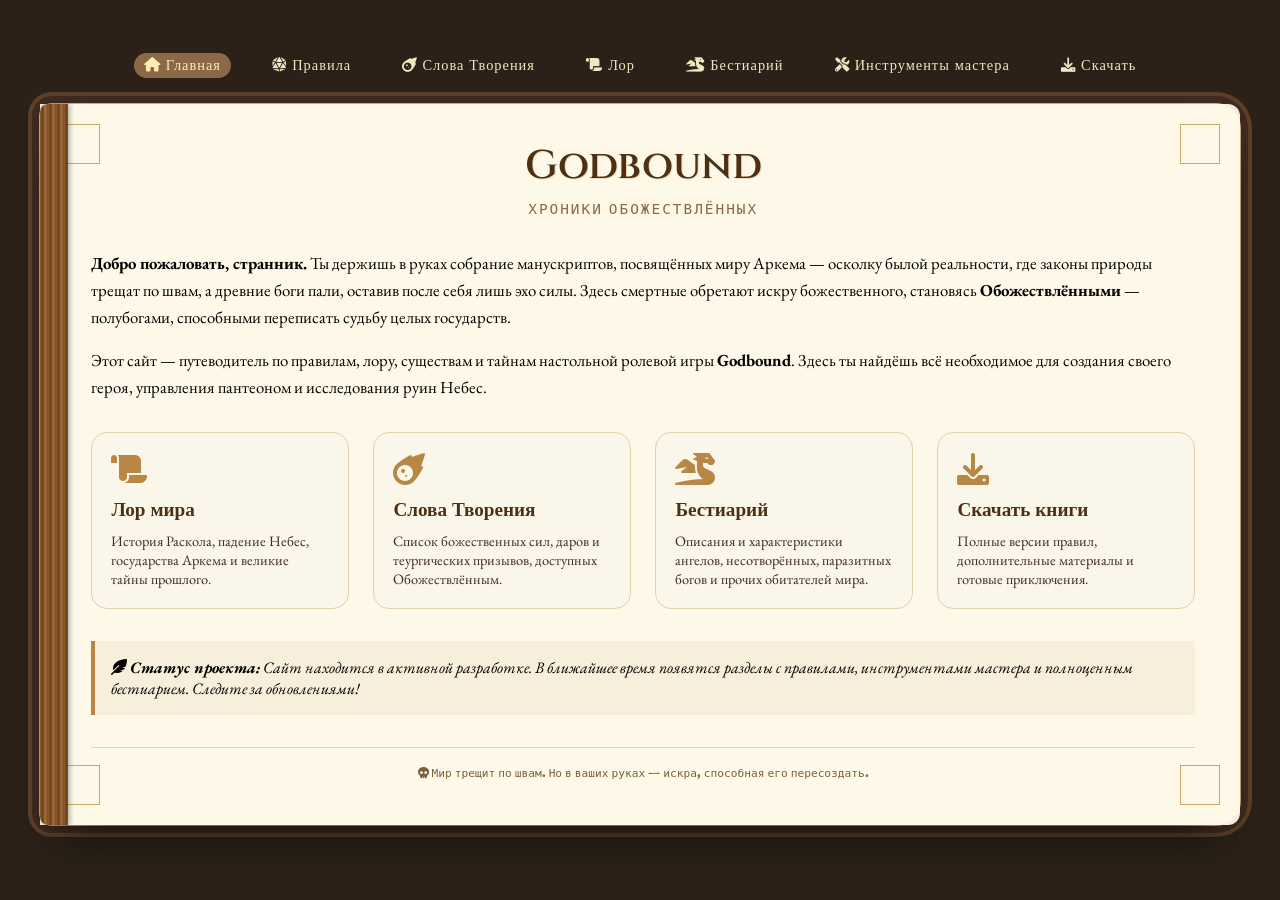
==== commit 27522616: "4" ====
--- a/index.html
+++ b/index.html
@@ -3,291 +3,81 @@
 <head>
   <meta charset="UTF-8">
   <meta name="viewport" content="width=device-width, initial-scale=1.0, user-scalable=yes">
-  <title>Заглушка | Старая книга правил</title>
-  <!-- Шрифты с историческим/винтажным характером -->
+  <title>Godbound | Хроники Обожествлённых</title>
+  <!-- Шрифты -->
   <link href="https://fonts.googleapis.com/css2?family=Cinzel:wght@400;500;600;700&family=EB+Garamond:ital,wght@0,400;0,500;0,600;1,400;1,500&family=Special+Elite&display=swap" rel="stylesheet">
   <link rel="stylesheet" href="https://cdnjs.cloudflare.com/ajax/libs/font-awesome/6.0.0-beta3/css/all.min.css">
+  <!-- Общие стили -->
+  <link rel="stylesheet" href="css/main.css">
   <style>
-    * {
-      margin: 0;
-      padding: 0;
-      box-sizing: border-box;
+    /* Специфичные стили для главной страницы */
+    .hero {
+      text-align: center;
+      margin-bottom: 2rem;
     }
-
-    body {
-      background: #2b2118;  /* тёмное дерево / старый переплёт */
-      min-height: 100vh;
-      display: flex;
-      align-items: center;
-      justify-content: center;
-      padding: 2rem;
-      position: relative;
-      font-family: 'EB Garamond', 'Georgia', 'Times New Roman', serif;
+    .hero h1 {
+      font-size: 2.5rem;
+      margin-bottom: 0.5rem;
     }
-
-    /* текстура старой бумаги на фоне */
-    body::before {
-      content: "";
-      position: fixed;
-      top: 0;
-      left: 0;
-      width: 100%;
-      height: 100%;
-      background-image: url('data:image/svg+xml;utf8,<svg xmlns="http://www.w3.org/2000/svg" viewBox="0 0 400 300" opacity="0.2"><path fill="none" d="M0 0h400v300H0z"/><path fill="%23806040" d="M10 10 L20 5 L30 12 L40 7 L50 13 L60 9 L70 15 L80 11 L90 17 L100 12 L110 18 L120 14 L130 19 L140 15 L150 20 L160 16 L170 21 L180 17 L190 22 L200 18 L210 23 L220 19 L230 24 L240 20 L250 25 L260 21 L270 26 L280 22 L290 27 L300 23 L310 28 L320 24 L330 29 L340 25 L350 30 L360 26 L370 31 L380 27 L390 32 L400 28" stroke="%23806040" stroke-width="0.6" fill="none"/><circle cx="45" cy="85" r="2" fill="%23806040"/><circle cx="120" cy="140" r="1.5" fill="%23806040"/><circle cx="290" cy="210" r="2" fill="%23806040"/><path d="M70 250 L80 248 L90 252 L100 249 L110 253" stroke="%23806040" stroke-width="0.8" fill="none"/></svg>');
-      background-repeat: repeat;
-      background-size: 200px;
-      pointer-events: none;
-      opacity: 0.15;
-      z-index: 0;
-    }
-
-    /* основная книга — имитация разворота */
-    .book {
-      max-width: 1100px;
-      width: 100%;
-      background: #fdf8e7;  /* цвет старой бумаги */
-      background-image: radial-gradient(circle at 25% 40%, rgba(180, 130, 80, 0.08) 1.5%, transparent 1.5%),
-                        radial-gradient(circle at 70% 85%, rgba(140, 90, 40, 0.08) 2%, transparent 2%);
-      background-size: 32px 32px, 48px 48px;
-      border-radius: 12px 24px 24px 12px;
-      box-shadow: 0 30px 45px -20px rgba(0,0,0,0.6), 0 0 0 1px #c9b27c, 0 0 0 8px #3e2a1f, 0 0 0 12px #5c3f28;
-      position: relative;
-      transition: all 0.2s;
-      z-index: 2;
-    }
-
-    /* имитация корешка / переплёта слева */
-    .book::before {
-      content: "";
-      position: absolute;
-      top: 0;
-      left: 0;
-      width: 28px;
-      height: 100%;
-      background: repeating-linear-gradient(90deg, #8b5a2b, #6b3e1a 3px, #a5723e 5px, #7b4a23 8px);
-      border-radius: 8px 0 0 8px;
-      box-shadow: 2px 0 5px rgba(0,0,0,0.3);
-      z-index: 3;
-    }
-
-    /* золотое тиснение по краю корешка */
-    .book::after {
-      content: "";
-      position: absolute;
-      top: 15px;
-      left: 4px;
-      width: 20px;
-      height: calc(100% - 30px);
-      border-left: 1px solid rgba(255,215,130,0.5);
-      border-right: 1px solid rgba(255,215,130,0.3);
-      pointer-events: none;
-    }
-
-    /* внутренняя страница (отступ под переплёт) */
-    .page {
-      padding: 2.2rem 2.8rem 2.8rem 3.2rem;
-      position: relative;
-      background: rgba(253, 248, 231, 0.95);
-      border-radius: 0 12px 12px 0;
-    }
-
-    /* декоративные уголки */
-    .page .corner {
-      position: absolute;
-      width: 40px;
-      height: 40px;
-      border: 1px solid #c9aa6b;
-      pointer-events: none;
-    }
-    .corner-tl {
-      top: 20px;
-      left: 20px;
-      border-top: 2px solid #c9aa6b;
-      border-left: 2px solid #c9aa6b;
-      border-right: none;
-      border-bottom: none;
-    }
-    .corner-tr {
-      top: 20px;
-      right: 20px;
-      border-top: 2px solid #c9aa6b;
-      border-right: 2px solid #c9aa6b;
-      border-left: none;
-      border-bottom: none;
-    }
-    .corner-bl {
-      bottom: 20px;
-      left: 20px;
-      border-bottom: 2px solid #c9aa6b;
-      border-left: 2px solid #c9aa6b;
-      border-top: none;
-      border-right: none;
-    }
-    .corner-br {
-      bottom: 20px;
-      right: 20px;
-      border-bottom: 2px solid #c9aa6b;
-      border-right: 2px solid #c9aa6b;
-      border-top: none;
-      border-left: none;
-    }
-
-    /* заголовок-виньетка */
-    .title-decoration {
-      text-align: center;
-      margin-bottom: 1.8rem;
-      border-bottom: 1px dashed #c2a156;
-      display: inline-block;
-      width: auto;
-      padding-bottom: 0.3rem;
-      letter-spacing: 2px;
-    }
-    h1 {
-      font-family: 'Cinzel', 'Times New Roman', serif;
-      font-size: 1.7rem;
-      font-weight: 600;
-      color: #4d2f14;
-      text-shadow: 1px 1px 0 #e9dbbc;
-      margin-bottom: 0.2rem;
-    }
-    .subhead {
+    .hero .tagline {
       font-family: 'Special Elite', monospace;
-      font-size: 0.7rem;
+      font-size: 0.9rem;
       letter-spacing: 2px;
       color: #8b6946;
-      text-transform: uppercase;
     }
-
-    /* основной текст в стиле рукописи */
-    .message p {
+    .intro-text {
       font-size: 1.05rem;
-      line-height: 1.55;
-      margin-bottom: 1.1rem;
-      color: #2f241b;
-      font-weight: 500;
+      line-height: 1.6;
+      margin-bottom: 2rem;
     }
-    .highlight {
-      background: rgba(180, 130, 70, 0.2);
-      padding: 0.1rem 0.3rem;
+    .intro-text p {
+      margin-bottom: 1rem;
+    }
+    .feature-grid {
+      display: grid;
+      grid-template-columns: repeat(auto-fit, minmax(250px, 1fr));
+      gap: 1.5rem;
+      margin: 2rem 0;
+    }
+    .feature-card {
+      background: rgba(250, 245, 235, 0.7);
+      border: 1px solid #e2d0ae;
+      border-radius: 1rem;
+      padding: 1.2rem;
+      transition: transform 0.2s, box-shadow 0.2s;
+    }
+    .feature-card:hover {
+      transform: translateY(-3px);
+      box-shadow: 0 8px 16px rgba(0,0,0,0.1);
+      background: #fefcf5;
+    }
+    .feature-card i {
+      font-size: 2rem;
+      color: #b88746;
+      margin-bottom: 0.8rem;
+      display: inline-block;
+    }
+    .feature-card h3 {
+      font-family: 'Cinzel', serif;
+      font-size: 1.2rem;
+      margin-bottom: 0.5rem;
+      color: #4d2f14;
+    }
+    .feature-card p {
+      font-size: 0.9rem;
+      color: #3e2a1f;
+    }
+    .feature-card a {
+      text-decoration: none;
+      color: inherit;
+      display: block;
+    }
+    .update-block {
+      background: #f7efdb;
+      border-left: 4px solid #b88746;
+      padding: 1rem;
+      margin: 1.5rem 0;
       font-style: italic;
-      border-radius: 4px;
-      font-weight: 600;
-      color: #5a3a1f;
-    }
-    .lazy-quote {
-      font-family: 'Special Elite', monospace;
-      font-size: 0.9rem;
-      border-left: 3px solid #b88746;
-      padding-left: 1.2rem;
-      margin: 1.5rem 0;
-      color: #6e4f2c;
-      background: rgba(210, 180, 120, 0.1);
-      border-radius: 0 8px 8px 0;
-    }
-
-    /* блок статуса "Хтоя?" */
-    .current-status {
-      background: #f5ecda;
-      border: 1px solid #dbbc87;
-      border-radius: 24px;
-      padding: 0.8rem 1.4rem;
-      margin: 1.8rem 0;
-      box-shadow: inset 0 0 6px rgba(110, 70, 30, 0.1), 2px 3px 6px rgba(0,0,0,0.05);
-      font-family: 'EB Garamond', serif;
-    }
-    .status-text {
-      font-size: 1.2rem;
-      font-weight: 600;
-      display: flex;
-      align-items: center;
-      flex-wrap: wrap;
-      gap: 12px;
-    }
-    .status-text i {
-      color: #b5752e;
-    }
-    .ancient-mark {
-      background: #e4d5bc;
-      padding: 0.2rem 0.7rem;
-      border-radius: 30px;
-      font-size: 0.9rem;
-      font-weight: bold;
-      font-family: 'Cinzel', serif;
-    }
-    .current-status .small-note {
-      font-size: 0.75rem;
-      margin-top: 6px;
-      opacity: 0.8;
-      font-style: italic;
-    }
-
-    /* блок "есть идеи" с пером */
-    .callout {
-      background: #f3ecdf;
-      border-radius: 16px;
-      padding: 1.2rem 1.5rem;
-      margin: 1.8rem 0;
-      border-left: 6px solid #b88746;
-      box-shadow: 3px 3px 8px rgba(0,0,0,0.05);
-    }
-    .callout i {
-      color: #a5682a;
-      margin-right: 0.5rem;
-    }
-    .contact-line {
-      display: flex;
-      flex-wrap: wrap;
-      gap: 1rem;
-      margin-top: 0.8rem;
-    }
-    .fake-button {
-      background: #fef5e6;
-      border: 1px solid #ccaa70;
-      padding: 0.4rem 1rem;
-      border-radius: 40px;
-      font-size: 0.8rem;
-      font-family: 'Special Elite', monospace;
-      display: inline-flex;
-      align-items: center;
-      gap: 0.5rem;
-      cursor: default;
-      transition: 0.2s;
-    }
-    .fake-button:hover {
-      background: #ecdbaa;
-      border-color: #aa7a3c;
-    }
-
-    /* хостинг / винтажный блок */
-    .hosting-notes {
-      background: #e7dcc8;
-      border-radius: 12px;
-      padding: 0.8rem 1.2rem;
-      margin: 1.5rem 0;
-      display: flex;
-      flex-wrap: wrap;
-      justify-content: space-between;
-      align-items: center;
-      font-size: 0.85rem;
-      border: 1px solid #cfb271;
-    }
-    .hosting-options i {
-      font-size: 1.6rem;
-      margin-left: 8px;
-      color: #7a5a36;
-      transition: 0.2s;
-    }
-    .hosting-options i:hover {
-      color: #c6862e;
-    }
-
-    /* план / что будет на сайте */
-    .roadmap {
-      background: #f1e8d9;
-      border-radius: 12px;
-      padding: 0.8rem 1.2rem;
-      margin: 1.2rem 0;
-      border: 1px dashed #c8aa6e;
     }
     .footer-note {
       margin-top: 2rem;
@@ -302,86 +92,33 @@
       flex-wrap: wrap;
       font-family: 'Special Elite', monospace;
     }
-
-    /* иллюстрации и украшения */
-    .seal {
-      position: absolute;
-      bottom: 25px;
-      right: 35px;
-      width: 55px;
-      height: 55px;
-      background: #c99e5b;
-      border-radius: 50%;
-      opacity: 0.3;
-      filter: blur(2px);
-      pointer-events: none;
-      z-index: 1;
-    }
-
-    /* адаптив */
     @media (max-width: 700px) {
-      body {
-        padding: 1rem;
+      .hero h1 {
+        font-size: 1.8rem;
       }
-      .book {
-        box-shadow: 0 15px 25px -10px black, 0 0 0 4px #3e2a1f, 0 0 0 8px #5c3f28;
-      }
-      .book::before {
-        width: 18px;
-      }
-      .page {
-        padding: 1.5rem 1.2rem 1.8rem 2rem;
-      }
-      .message p {
+      .intro-text {
         font-size: 0.95rem;
       }
-      .status-text {
-        font-size: 1rem;
+      .feature-grid {
+        grid-template-columns: 1fr;
       }
-      .corner {
-        width: 25px;
-        height: 25px;
-      }
-      .corner-tl, .corner-tr, .corner-bl, .corner-br {
-        border-width: 1px;
-      }
-      h1 {
-        font-size: 1.3rem;
-      }
-    }
-
-    /* анимация "появление страницы" */
-    .book {
-      animation: fadeBook 0.7s ease-out;
-    }
-    @keyframes fadeBook {
-      0% {
-        opacity: 0;
-        transform: translateY(20px) rotateX(-3deg);
-      }
-      100% {
-        opacity: 1;
-        transform: translateY(0) rotateX(0);
-      }
-    }
-
-    /* прочие детали */
-    .ink-smudge {
-      position: absolute;
-      bottom: 60px;
-      left: 40px;
-      width: 80px;
-      height: 35px;
-      background: radial-gradient(ellipse, rgba(100,60,20,0.08) 0%, transparent 70%);
-      border-radius: 50%;
-      pointer-events: none;
     }
   </style>
 </head>
 <body>
+
+<div class="nav-links">
+  <a href="index.html" class="active"><i class="fas fa-home"></i> Главная</a>
+  <a href="rules.html"><i class="fas fa-dice-d20"></i> Правила</a>
+  <a href="words.html"><i class="fas fa-meteor"></i> Слова Творения</a>
+  <a href="lore.html"><i class="fas fa-scroll"></i> Лор</a>
+  <a href="bestiary.html"><i class="fas fa-dragon"></i> Бестиарий</a>
+  <a href="tools.html"><i class="fas fa-tools"></i> Инструменты мастера</a>
+  <a href="download.html"><i class="fas fa-download"></i> Скачать</a>
+</div>
+
 <div class="book">
   <div class="page">
-    <!-- декоративные уголки страницы -->
     <div class="corner corner-tl"></div>
     <div class="corner corner-tr"></div>
     <div class="corner corner-bl"></div>
@@ -389,96 +126,57 @@
     <div class="ink-smudge"></div>
     <div class="seal"></div>
 
-    <!-- шапка в стиле манускрипта -->
-    <div style="display: flex; justify-content: space-between; align-items: baseline; flex-wrap: wrap; margin-bottom: 1.2rem;">
-      <div class="title-decoration">
-        <h1>Godbound</h1>
-        <div class="subhead">SHARDS DIVINITY · КНИГА ЗАГЛУШКА</div>
+    <div class="hero">
+      <h1>Godbound</h1>
+      <div class="tagline">ХРОНИКИ ОБОЖЕСТВЛЁННЫХ</div>
+    </div>
+
+    <div class="intro-text">
+      <p><strong>Добро пожаловать, странник.</strong> Ты держишь в руках собрание манускриптов, посвящённых миру Аркема — осколку былой реальности, где законы природы трещат по швам, а древние боги пали, оставив после себя лишь эхо силы. Здесь смертные обретают искру божественного, становясь <strong>Обожествлёнными</strong> — полубогами, способными переписать судьбу целых государств.</p>
+      <p>Этот сайт — путеводитель по правилам, лору, существам и тайнам настольной ролевой игры <strong>Godbound</strong>. Здесь ты найдёшь всё необходимое для создания своего героя, управления пантеоном и исследования руин Небес.</p>
+    </div>
+
+    <div class="feature-grid">
+      <div class="feature-card">
+        <a href="lore.html">
+          <i class="fas fa-scroll"></i>
+          <h3>Лор мира</h3>
+          <p>История Раскола, падение Небес, государства Аркема и великие тайны прошлого.</p>
+        </a>
       </div>
-      <div style="font-family: 'Special Elite', monospace; font-size: 0.7rem; background: #e7d9c4; padding: 0.2rem 0.7rem; border-radius: 20px;">
-        <i class="fas fa-feather-alt"></i> черновик
+      <div class="feature-card">
+        <a href="words.html">
+          <i class="fas fa-meteor"></i>
+          <h3>Слова Творения</h3>
+          <p>Список божественных сил, даров и теургических призывов, доступных Обожествлённым.</p>
+        </a>
+      </div>
+      <div class="feature-card">
+        <a href="bestiary.html">
+          <i class="fas fa-dragon"></i>
+          <h3>Бестиарий</h3>
+          <p>Описания и характеристики ангелов, несотворённых, паразитных богов и прочих обитателей мира.</p>
+        </a>
+      </div>
+      <div class="feature-card">
+        <a href="download.html">
+          <i class="fas fa-download"></i>
+          <h3>Скачать книги</h3>
+          <p>Полные версии правил, дополнительные материалы и готовые приключения.</p>
+        </a>
       </div>
     </div>
 
-    <!-- основной текст с посланием -->
-    <div class="message">
-      <p>
-        <i class="fas fa-quill" style="color: #a86f32; margin-right: 6px;"></i> 
-        <strong>Так вот, кто читает</strong> — я наконец начал заниматься сайтом, по которому я говорил 
-        <span class="highlight">(да-да, я ленивая жопа)</span>. 
-        Пока висит эта заглушка, надо будет решать, на чём хостить сайт: оставить на GitHub, 
-        другой платформе или вообще на своей локальной машине его хостить…
-      </p>
-      <p>
-        Мне надо будет набросать сам макет для сайта и надо подумать, что на нём должно быть. 
-        Пока у меня в голове просто простой сайт, где почитать подробно про <strong>правила и лор настолки</strong> 
-        и ссылки на скачивание книг правил.
-      </p>
-      <div class="lazy-quote">
-        <i class="fas fa-scroll"></i> «Изначально вся мудрость записана на пергаменте, а ныне — в цифре. Но дух остаётся древним.»
-      </div>
-      <p>
-        Есть идеи или предложения — пишите мне, вы знаете меня и находитесь в беседе.
-      </p>
+    <div class="update-block">
+      <i class="fas fa-feather-alt"></i> <strong>Статус проекта:</strong> Сайт находится в активной разработке. В ближайшее время появятся разделы с правилами, инструментами мастера и полноценным бестиарием. Следите за обновлениями!
     </div>
 
-    <!-- статус Хтоя? в стиле старого манускрипта -->
-    <div class="current-status">
-      <div class="status-text">
-        <i class="fas fa-hourglass-half"></i>
-        <span class="ancient-mark">◈ ТЕКУЩИЙ СТАТУС ◈</span>
-        <span style="font-family: 'Cinzel'; font-size: 1.2rem; font-weight: bold; color:#6b3a1c;">«Хтоя?»</span>
-        <i class="fas fa-ghost"></i>
-      </div>
-      <div class="small-note">
-        <i class="fas fa-pen-fancy"></i> перевоплощаюсь в летописца, ищу ответы на вопросы хостинга, вёрстки и древних свитков
-      </div>
-    </div>
-
-    <!-- блок "есть идеи / предложения" -->
-    <div class="callout">
-      <div><i class="fas fa-comment"></i> <strong>Свиток предложений</strong> — любая мудрость приветствуется!</div>
-      <div class="contact-line">
-        <div class="fake-button"><i class="fab fa-telegram"></i> @ваш_логин_в_беседе</div>
-        <div class="fake-button"><i class="fas fa-envelope-open-text"></i> напиши в личную беседу</div>
-        <div class="fake-button"><i class="fas fa-dice-d20"></i> идеи по лору / правилам</div>
-      </div>
-      <div style="margin-top: 12px; font-size: 0.8rem; background: #e6d9c4; border-radius: 24px; padding: 5px 12px; display: inline-block;">
-        <i class="fas fa-users"></i> ты знаешь, где меня найти — беседа ждёт твоих мыслей
-      </div>
-    </div>
-
-    <!-- блок хостинг и выбор платформы -->
-    <div class="hosting-notes">
-      <div>
-        <i class="fas fa-landmark"></i> <strong>Хранилище свитков (хостинг):</strong> GitHub / локальная машина / иные земли?
-        <span style="font-size:0.75rem; margin-left:6px;">(решается в ближайшее время)</span>
-      </div>
-      <div class="hosting-options">
-        <i class="fab fa-github" title="GitHub Pages"></i>
-        <i class="fas fa-laptop-code" title="Локальный сервер"></i>
-        <i class="fas fa-cloud" title="Другие платформы"></i>
-      </div>
-    </div>
-
-    <!-- краткое содержание будущего сайта + ссылки -->
-    <div class="roadmap">
-      <div style="display: flex; gap: 1rem; align-items: center; flex-wrap: wrap;">
-        <div><i class="fas fa-dragon"></i> <strong>Что появится на страницах:</strong></div>
-        <div style="font-size: 0.85rem;">📜 Полный лор настольной вселенной &nbsp;|&nbsp; 🎲 Свод правил &nbsp;|&nbsp; 📖 Скачать книги правил (PDF)</div>
-      </div>
-      <div style="margin-top: 8px; font-size: 0.7rem; border-top: 1px dotted #cfb271; padding-top: 6px;">
-        <i class="fas fa-tools"></i> сейчас идёт написание макета и сбор манускриптов. Заглушка будет заменена, когда книга откроется для всех.
-      </div>
-    </div>
-
-    <!-- нижняя часть с геральдикой -->
     <div class="footer-note">
-      <span><i class="far fa-clock"></i> временная страница · manus in progress</span>
-      <span><i class="fas fa-crown"></i> напомните мне в беседе, если слишком затянул</span>
-      <span><i class="fas fa-feather"></i> статус «Хтоя?» — это стадия осознания великого замысла</span>
+      <span><i class="fas fa-skull"></i> Мир трещит по швам. Но в ваших руках — искра, способная его пересоздать.</span>
     </div>
   </div>
 </div>
+
+<script src="js/main.js"></script>
 </body>
-</html>
+</html>
--- a/css/main.css
+++ b/css/main.css
@@ -0,0 +1,327 @@
+/* main.css — общие стили для всех страниц */
+
+* {
+  margin: 0;
+  padding: 0;
+  box-sizing: border-box;
+}
+
+body {
+  background: #2b2118;
+  min-height: 100vh;
+  display: flex;
+  flex-direction: column;
+  align-items: center;
+  justify-content: center;
+  padding: 2rem;
+  position: relative;
+  font-family: 'EB Garamond', 'Georgia', 'Times New Roman', serif;
+}
+
+body::before {
+  content: "";
+  position: fixed;
+  top: 0;
+  left: 0;
+  width: 100%;
+  height: 100%;
+  background-image: url('data:image/svg+xml;utf8,<svg xmlns="http://www.w3.org/2000/svg" viewBox="0 0 400 300" opacity="0.2"><path fill="none" d="M0 0h400v300H0z"/><path fill="%23806040" d="M10 10 L20 5 L30 12 L40 7 L50 13 L60 9 L70 15 L80 11 L90 17 L100 12 L110 18 L120 14 L130 19 L140 15 L150 20 L160 16 L170 21 L180 17 L190 22 L200 18 L210 23 L220 19 L230 24 L240 20 L250 25 L260 21 L270 26 L280 22 L290 27 L300 23 L310 28 L320 24 L330 29 L340 25 L350 30 L360 26 L370 31 L380 27 L390 32 L400 28" stroke="%23806040" stroke-width="0.6" fill="none"/><circle cx="45" cy="85" r="2" fill="%23806040"/><circle cx="120" cy="140" r="1.5" fill="%23806040"/><circle cx="290" cy="210" r="2" fill="%23806040"/><path d="M70 250 L80 248 L90 252 L100 249 L110 253" stroke="%23806040" stroke-width="0.8" fill="none"/></svg>');
+  background-repeat: repeat;
+  background-size: 200px;
+  pointer-events: none;
+  opacity: 0.15;
+  z-index: 0;
+}
+
+.book {
+  max-width: 1200px;
+  width: 100%;
+  background: #fdf8e7;
+  background-image: radial-gradient(circle at 25% 40%, rgba(180, 130, 80, 0.08) 1.5%, transparent 1.5%),
+                    radial-gradient(circle at 70% 85%, rgba(140, 90, 40, 0.08) 2%, transparent 2%);
+  background-size: 32px 32px, 48px 48px;
+  border-radius: 12px 24px 24px 12px;
+  box-shadow: 0 30px 45px -20px rgba(0,0,0,0.6), 0 0 0 1px #c9b27c, 0 0 0 8px #3e2a1f, 0 0 0 12px #5c3f28;
+  position: relative;
+  z-index: 2;
+  margin-bottom: 2rem;
+  animation: fadeBook 0.7s ease-out;
+}
+
+.book::before {
+  content: "";
+  position: absolute;
+  top: 0;
+  left: 0;
+  width: 28px;
+  height: 100%;
+  background: repeating-linear-gradient(90deg, #8b5a2b, #6b3e1a 3px, #a5723e 5px, #7b4a23 8px);
+  border-radius: 8px 0 0 8px;
+  box-shadow: 2px 0 5px rgba(0,0,0,0.3);
+  z-index: 3;
+}
+
+.book::after {
+  content: "";
+  position: absolute;
+  top: 15px;
+  left: 4px;
+  width: 20px;
+  height: calc(100% - 30px);
+  border-left: 1px solid rgba(255,215,130,0.5);
+  border-right: 1px solid rgba(255,215,130,0.3);
+  pointer-events: none;
+}
+
+.page {
+  padding: 2.2rem 2.8rem 2.8rem 3.2rem;
+  position: relative;
+  background: rgba(253, 248, 231, 0.95);
+  border-radius: 0 12px 12px 0;
+}
+
+.page .corner {
+  position: absolute;
+  width: 40px;
+  height: 40px;
+  border: 1px solid #c9aa6b;
+  pointer-events: none;
+}
+.corner-tl {
+  top: 20px;
+  left: 20px;
+  border-top: 2px solid #c9aa6b;
+  border-left: 2px solid #c9aa6b;
+  border-right: none;
+  border-bottom: none;
+}
+.corner-tr {
+  top: 20px;
+  right: 20px;
+  border-top: 2px solid #c9aa6b;
+  border-right: 2px solid #c9aa6b;
+  border-left: none;
+  border-bottom: none;
+}
+.corner-bl {
+  bottom: 20px;
+  left: 20px;
+  border-bottom: 2px solid #c9aa6b;
+  border-left: 2px solid #c9aa6b;
+  border-top: none;
+  border-right: none;
+}
+.corner-br {
+  bottom: 20px;
+  right: 20px;
+  border-bottom: 2px solid #c9aa6b;
+  border-right: 2px solid #c9aa6b;
+  border-top: none;
+  border-left: none;
+}
+
+.nav-links {
+  display: flex;
+  justify-content: center;
+  gap: 2rem;
+  margin-bottom: 1rem;
+  flex-wrap: wrap;
+  background: rgba(45, 35, 25, 0.7);
+  backdrop-filter: blur(4px);
+  padding: 0.6rem 1rem;
+  border-radius: 48px;
+  width: fit-content;
+  margin-left: auto;
+  margin-right: auto;
+}
+
+.nav-links a {
+  color: #f3e5c0;
+  font-family: 'Cinzel', serif;
+  text-decoration: none;
+  font-size: 0.9rem;
+  letter-spacing: 1px;
+  transition: 0.2s;
+  padding: 0.2rem 0.6rem;
+  border-radius: 20px;
+}
+.nav-links a:hover,
+.nav-links a.active {
+  color: #ffecb3;
+  background: #8b6946;
+}
+
+.page-title {
+  text-align: center;
+  margin-bottom: 2rem;
+  border-bottom: 2px solid #c2a156;
+  display: inline-block;
+  width: auto;
+  padding-bottom: 0.3rem;
+  letter-spacing: 2px;
+}
+
+h1 {
+  font-family: 'Cinzel', 'Times New Roman', serif;
+  font-size: 1.8rem;
+  font-weight: 600;
+  color: #4d2f14;
+  text-shadow: 1px 1px 0 #e9dbbc;
+}
+
+.subhead {
+  font-family: 'Special Elite', monospace;
+  font-size: 0.7rem;
+  letter-spacing: 2px;
+  color: #8b6946;
+  text-transform: uppercase;
+  margin-top: 0.2rem;
+}
+
+.rule-section {
+  margin-bottom: 1.8rem;
+  border: 1px solid #e2d0ae;
+  border-radius: 12px;
+  background: rgba(250, 245, 235, 0.7);
+  overflow: hidden;
+}
+
+.section-header {
+  background: #e9ddc5;
+  padding: 0.8rem 1.2rem;
+  cursor: pointer;
+  display: flex;
+  justify-content: space-between;
+  align-items: center;
+  font-family: 'Cinzel', serif;
+  font-weight: 600;
+  color: #4d2f14;
+  transition: background 0.2s;
+  border-bottom: 1px solid #d6c29d;
+}
+.section-header:hover {
+  background: #e1d0b0;
+}
+.section-header i:last-child {
+  transition: transform 0.3s ease;
+}
+.section-header.open i:last-child {
+  transform: rotate(180deg);
+}
+.section-content {
+  max-height: 0;
+  overflow: hidden;
+  transition: max-height 0.4s cubic-bezier(0.33, 1, 0.68, 1);
+  padding: 0 1.5rem;
+  line-height: 1.5;
+  color: #2f241b;
+  font-size: 1rem;
+}
+.section-content.open {
+  max-height: 500000px;
+  padding: 1.2rem 1.5rem;
+}
+.section-content p {
+  margin-bottom: 0.8rem;
+}
+.section-content ul,
+.section-content ol {
+  margin-left: 1.5rem;
+  margin-bottom: 0.8rem;
+}
+.section-content li {
+  margin-bottom: 0.4rem;
+}
+
+.gift {
+  margin-bottom: 1rem;
+  border-left: 3px solid #b88746;
+  padding-left: 1rem;
+}
+.gift-name {
+  font-weight: bold;
+  font-family: 'Cinzel', serif;
+  color: #5a3a1f;
+}
+.gift-category {
+  font-family: 'Special Elite', monospace;
+  font-size: 0.7rem;
+  color: #a27e4a;
+  margin-left: 0.5rem;
+}
+.rule-highlight {
+  background: #f7efdb;
+  border-left: 4px solid #b88746;
+  padding: 0.5rem 1rem;
+  margin: 0.8rem 0;
+  font-style: italic;
+}
+
+.table-wrapper {
+  overflow-x: auto;
+  margin: 1rem 0;
+  border-radius: 8px;
+}
+.lore-table {
+  width: 100%;
+  border-collapse: collapse;
+  background: #fdf7e8;
+  border: 1px solid #d6c29d;
+  min-width: 300px;
+}
+.lore-table th,
+.lore-table td {
+  border: 1px solid #d6c29d;
+  padding: 0.5rem;
+  text-align: left;
+  vertical-align: top;
+}
+.lore-table th {
+  background: #e9ddc5;
+  font-family: 'Cinzel', serif;
+}
+
+@media (max-width: 800px) {
+  body {
+    padding: 1rem;
+  }
+  .book::before {
+    width: 18px;
+  }
+  .page {
+    padding: 1.5rem 1.2rem 1.8rem 2rem;
+  }
+  h1 {
+    font-size: 1.4rem;
+  }
+  .corner {
+    width: 25px;
+    height: 25px;
+  }
+  .corner-tl,
+  .corner-tr,
+  .corner-bl,
+  .corner-br {
+    border-width: 1px;
+  }
+  .section-header {
+    font-size: 0.9rem;
+  }
+  .section-content {
+    font-size: 0.9rem;
+  }
+  .section-content.open {
+    padding: 1rem;
+  }
+}
+
+@keyframes fadeBook {
+  0% {
+    opacity: 0;
+    transform: translateY(20px) rotateX(-3deg);
+  }
+  100% {
+    opacity: 1;
+    transform: translateY(0) rotateX(0);
+  }
+}
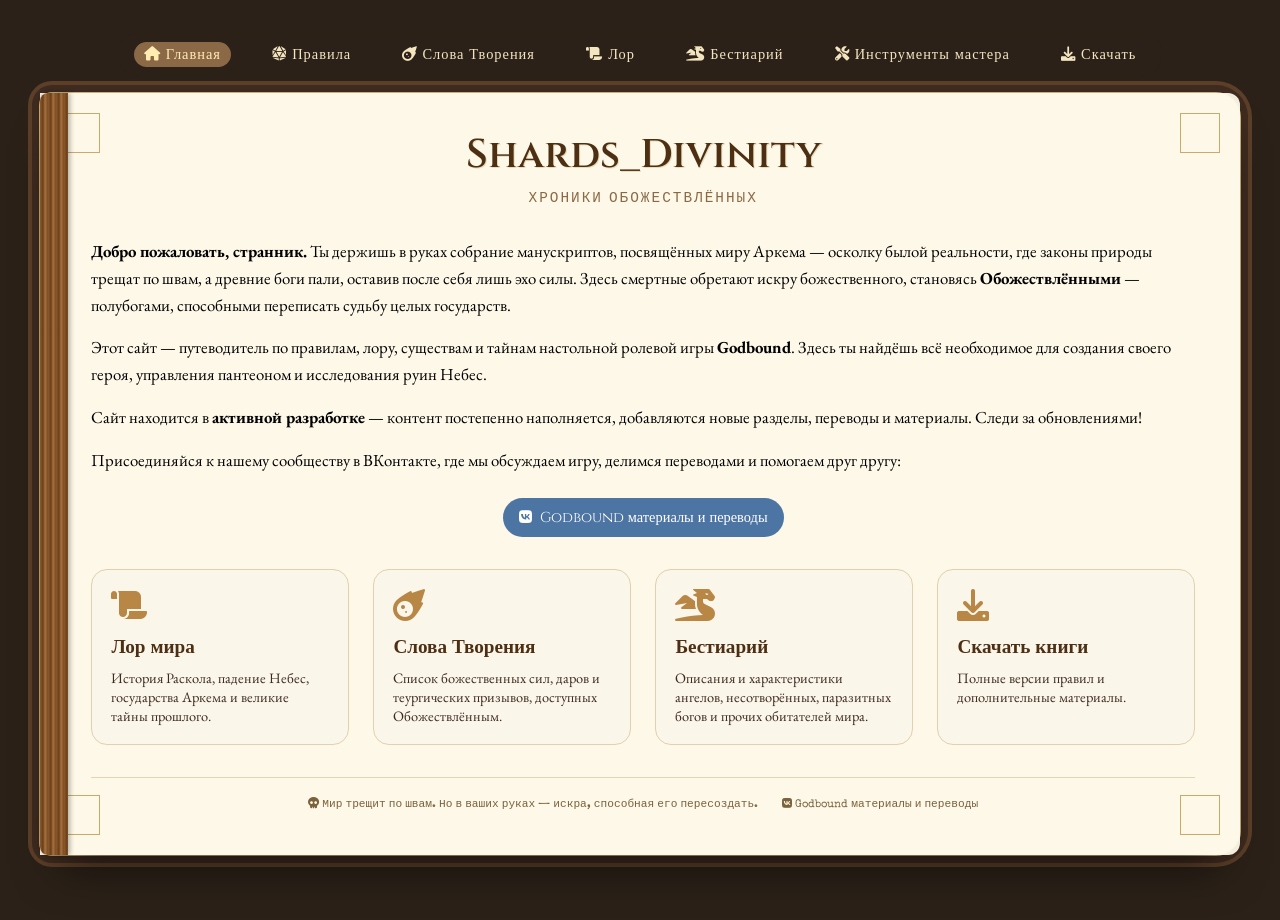
==== commit 714d7311: "5" ====
--- a/index.html
+++ b/index.html
@@ -3,7 +3,7 @@
 <head>
   <meta charset="UTF-8">
   <meta name="viewport" content="width=device-width, initial-scale=1.0, user-scalable=yes">
-  <title>Godbound | Хроники Обожествлённых</title>
+  <title>Shards Divinity | Хроники Обожествлённых</title>
   <!-- Шрифты -->
   <link href="https://fonts.googleapis.com/css2?family=Cinzel:wght@400;500;600;700&family=EB+Garamond:ital,wght@0,400;0,500;0,600;1,400;1,500&family=Special+Elite&display=swap" rel="stylesheet">
   <link rel="stylesheet" href="https://cdnjs.cloudflare.com/ajax/libs/font-awesome/6.0.0-beta3/css/all.min.css">
@@ -77,7 +77,24 @@
       border-left: 4px solid #b88746;
       padding: 1rem;
       margin: 1.5rem 0;
-      font-style: italic;
+    }
+    .vk-link {
+      display: inline-flex;
+      align-items: center;
+      gap: 0.5rem;
+      background: #4c75a3;
+      color: #fff;
+      padding: 0.5rem 1rem;
+      border-radius: 2rem;
+      text-decoration: none;
+      font-family: 'Cinzel', serif;
+      font-size: 0.9rem;
+      transition: background 0.2s;
+      margin-top: 0.5rem;
+    }
+    .vk-link:hover {
+      background: #3a5d85;
+      color: #fff;
     }
     .footer-note {
       margin-top: 2rem;
@@ -127,13 +144,20 @@
     <div class="seal"></div>
 
     <div class="hero">
-      <h1>Godbound</h1>
+      <h1>Shards_Divinity</h1>
       <div class="tagline">ХРОНИКИ ОБОЖЕСТВЛЁННЫХ</div>
     </div>
 
     <div class="intro-text">
       <p><strong>Добро пожаловать, странник.</strong> Ты держишь в руках собрание манускриптов, посвящённых миру Аркема — осколку былой реальности, где законы природы трещат по швам, а древние боги пали, оставив после себя лишь эхо силы. Здесь смертные обретают искру божественного, становясь <strong>Обожествлёнными</strong> — полубогами, способными переписать судьбу целых государств.</p>
       <p>Этот сайт — путеводитель по правилам, лору, существам и тайнам настольной ролевой игры <strong>Godbound</strong>. Здесь ты найдёшь всё необходимое для создания своего героя, управления пантеоном и исследования руин Небес.</p>
+      <p>Сайт находится в <strong>активной разработке</strong> — контент постепенно наполняется, добавляются новые разделы, переводы и материалы. Следи за обновлениями!</p>
+      <p>Присоединяйся к нашему сообществу в ВКонтакте, где мы обсуждаем игру, делимся переводами и помогаем друг другу:</p>
+      <div style="text-align: center;">
+        <a href="https://vk.com/godbound_materials" class="vk-link" target="_blank" rel="noopener noreferrer">
+          <i class="fab fa-vk"></i> Godbound материалы и переводы
+        </a>
+      </div>
     </div>
 
     <div class="feature-grid">
@@ -162,17 +186,16 @@
         <a href="download.html">
           <i class="fas fa-download"></i>
           <h3>Скачать книги</h3>
-          <p>Полные версии правил, дополнительные материалы и готовые приключения.</p>
-        </a>
-      </div>
-    </div>
-
-    <div class="update-block">
-      <i class="fas fa-feather-alt"></i> <strong>Статус проекта:</strong> Сайт находится в активной разработке. В ближайшее время появятся разделы с правилами, инструментами мастера и полноценным бестиарием. Следите за обновлениями!
-    </div>
+          <p>Полные версии правил и дополнительные материалы.</p>
+        </a>
+      </div>
+    </div>
+
+   
 
     <div class="footer-note">
       <span><i class="fas fa-skull"></i> Мир трещит по швам. Но в ваших руках — искра, способная его пересоздать.</span>
+      <span><i class="fab fa-vk"></i> Godbound материалы и переводы</span>
     </div>
   </div>
 </div>
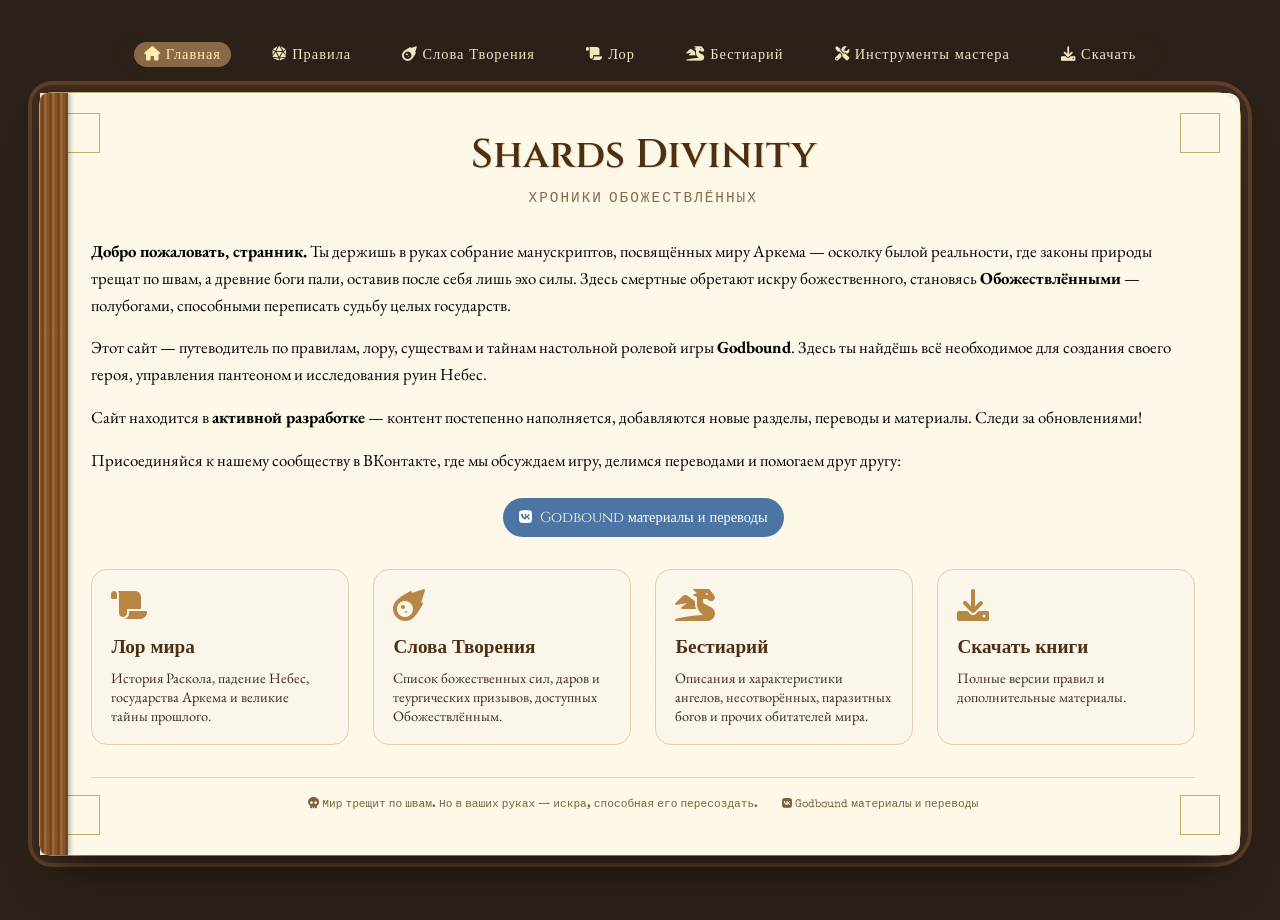
==== commit 657ce729: "7" ====
--- a/index.html
+++ b/index.html
@@ -144,7 +144,7 @@
     <div class="seal"></div>
 
     <div class="hero">
-      <h1>Shards_Divinity</h1>
+      <h1>Shards Divinity</h1>
       <div class="tagline">ХРОНИКИ ОБОЖЕСТВЛЁННЫХ</div>
     </div>
 
@@ -154,7 +154,7 @@
       <p>Сайт находится в <strong>активной разработке</strong> — контент постепенно наполняется, добавляются новые разделы, переводы и материалы. Следи за обновлениями!</p>
       <p>Присоединяйся к нашему сообществу в ВКонтакте, где мы обсуждаем игру, делимся переводами и помогаем друг другу:</p>
       <div style="text-align: center;">
-        <a href="https://vk.com/godbound_materials" class="vk-link" target="_blank" rel="noopener noreferrer">
+        <a href="https://vk.com/godbound" class="vk-link" target="_blank" rel="noopener noreferrer">
           <i class="fab fa-vk"></i> Godbound материалы и переводы
         </a>
       </div>
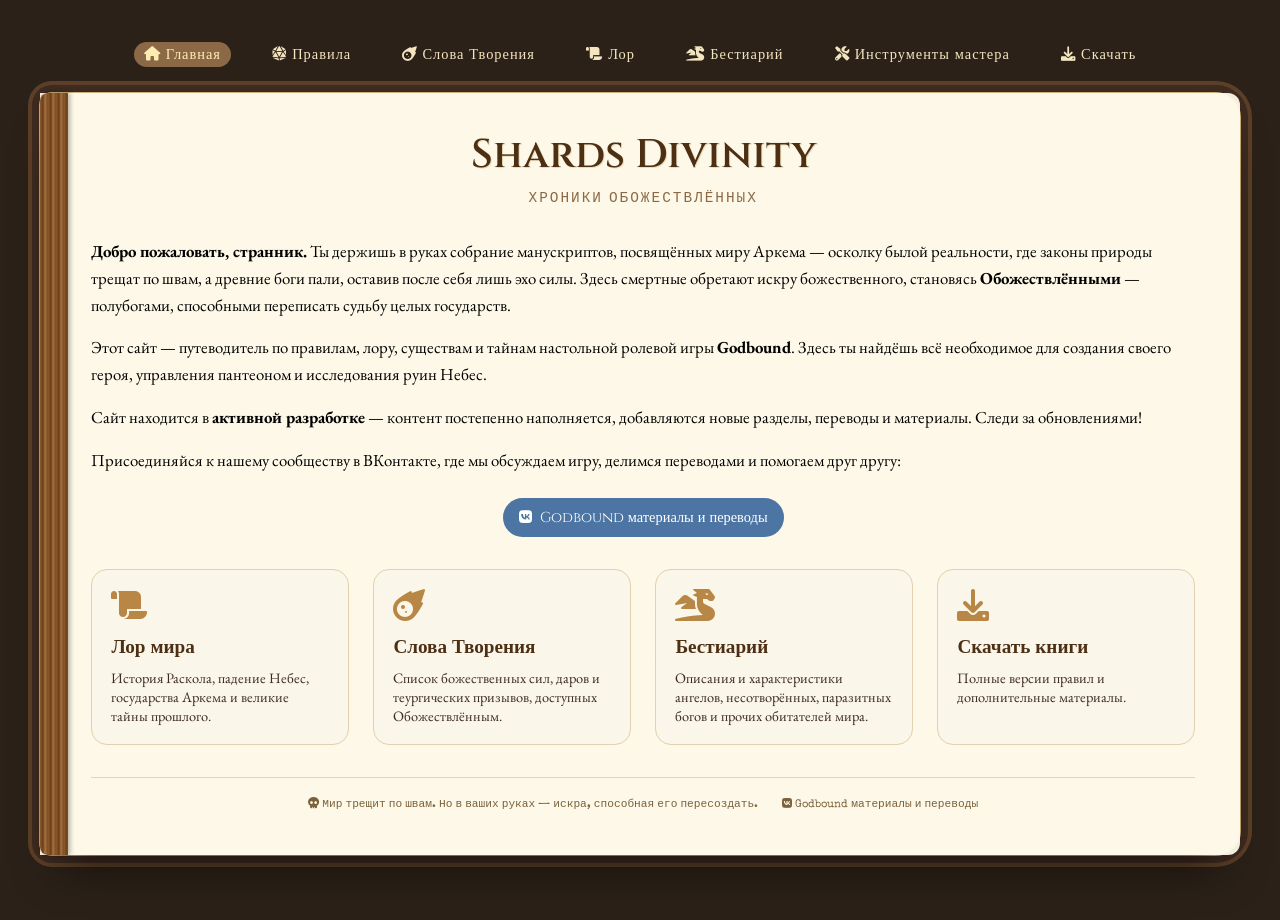
==== commit 21d33537: "8" ====
--- a/index.html
+++ b/index.html
@@ -136,10 +136,7 @@
 
 <div class="book">
   <div class="page">
-    <div class="corner corner-tl"></div>
-    <div class="corner corner-tr"></div>
-    <div class="corner corner-bl"></div>
-    <div class="corner corner-br"></div>
+    
     <div class="ink-smudge"></div>
     <div class="seal"></div>
 
--- a/css/main.css
+++ b/css/main.css
@@ -1,3 +1,4 @@
+
 /* main.css — общие стили для всех страниц */
 
 * {
@@ -178,6 +179,7 @@
   margin-top: 0.2rem;
 }
 
+/* ========== Аккордеоны ========== */
 .rule-section {
   margin-bottom: 1.8rem;
   border: 1px solid #e2d0ae;
@@ -257,11 +259,13 @@
   font-style: italic;
 }
 
+/* ========== Таблицы ========== */
 .table-wrapper {
   overflow-x: auto;
   margin: 1rem 0;
   border-radius: 8px;
 }
+.damage-table, .level-table, .invocation-table, .scale-table, .resistance-table,
 .lore-table {
   width: 100%;
   border-collapse: collapse;
@@ -269,18 +273,478 @@
   border: 1px solid #d6c29d;
   min-width: 300px;
 }
-.lore-table th,
-.lore-table td {
+.damage-table th, .damage-table td,
+.level-table th, .level-table td,
+.invocation-table th, .invocation-table td,
+.scale-table th, .scale-table td,
+.resistance-table th, .resistance-table td,
+.lore-table th, .lore-table td {
   border: 1px solid #d6c29d;
   padding: 0.5rem;
   text-align: left;
   vertical-align: top;
 }
+.damage-table th, .level-table th, .invocation-table th,
+.scale-table th, .resistance-table th,
 .lore-table th {
   background: #e9ddc5;
   font-family: 'Cinzel', serif;
-}
-
+  font-weight: 600;
+}
+
+/* ========== Бестиарий ========== */
+.bestiary-container {
+  display: flex;
+  flex-wrap: wrap;
+  gap: 2rem;
+  margin-top: 1rem;
+}
+.categories-sidebar {
+  flex: 0 0 240px;
+  background: rgba(250, 245, 235, 0.6);
+  border-radius: 1rem;
+  padding: 1rem;
+  border: 1px solid #d6c29d;
+  box-shadow: inset 0 0 0 1px #fff8e7, 0 2px 6px rgba(0,0,0,0.1);
+  height: fit-content;
+}
+.categories-sidebar h3 {
+  font-family: 'Cinzel', serif;
+  font-size: 1.2rem;
+  text-align: center;
+  margin-bottom: 1rem;
+  color: #4d2f14;
+  border-bottom: 1px solid #c2a156;
+  display: inline-block;
+  width: 100%;
+}
+.cat-btn {
+  display: flex;
+  align-items: center;
+  gap: 0.7rem;
+  width: 100%;
+  background: #fdf7e8;
+  border: 1px solid #d6c29d;
+  border-radius: 2rem;
+  padding: 0.5rem 0.8rem;
+  margin-bottom: 0.6rem;
+  font-family: 'EB Garamond', serif;
+  font-size: 1rem;
+  font-weight: 500;
+  color: #3e2a1f;
+  cursor: pointer;
+  transition: all 0.2s;
+  text-align: left;
+}
+.cat-btn i {
+  width: 1.8rem;
+  font-size: 1.2rem;
+  color: #b88746;
+}
+.cat-btn:hover {
+  background: #ecdbaa;
+  border-color: #b88746;
+}
+.cat-btn.active {
+  background: #dac292;
+  border-color: #9b6e3c;
+  color: #2d1f12;
+  box-shadow: inset 0 1px 2px rgba(0,0,0,0.1);
+}
+.bestiary-content {
+  flex: 1;
+  min-width: 280px;
+}
+.category-title {
+  font-family: 'Cinzel', serif;
+  font-size: 1.6rem;
+  color: #4d2f14;
+  border-left: 6px solid #b88746;
+  padding-left: 1rem;
+  margin-bottom: 1.2rem;
+}
+.creature-grid {
+  display: grid;
+  grid-template-columns: repeat(auto-fill, minmax(380px, 1fr));
+  gap: 1.8rem;
+}
+.creature-card {
+  background: #fefcf5;
+  border-radius: 1rem;
+  border: 1px solid #e2d0ae;
+  overflow: hidden;
+  transition: transform 0.2s, box-shadow 0.2s;
+  box-shadow: 0 6px 12px rgba(0,0,0,0.08);
+  display: flex;
+  flex-direction: column;
+}
+.creature-card:hover {
+  transform: translateY(-4px);
+  box-shadow: 0 12px 24px rgba(0,0,0,0.12);
+}
+.creature-name {
+  background: #e9ddc5;
+  padding: 0.8rem 1rem;
+  font-family: 'Cinzel', serif;
+  font-weight: 600;
+  font-size: 1.3rem;
+  color: #4d2f14;
+  border-bottom: 2px solid #c2a156;
+  text-align: center;
+  letter-spacing: 1px;
+}
+.stats-grid {
+  display: grid;
+  grid-template-columns: repeat(2, 1fr);
+  gap: 0.5rem;
+  padding: 0.8rem 1rem;
+  background: #f7efdb;
+  border-bottom: 1px solid #e2d0ae;
+  font-size: 0.85rem;
+}
+.stat-item {
+  display: flex;
+  align-items: baseline;
+  gap: 0.3rem;
+  flex-wrap: wrap;
+}
+.stat-label {
+  font-family: 'Cinzel', serif;
+  font-weight: 600;
+  color: #5a3a1f;
+  min-width: 80px;
+}
+.stat-value {
+  font-family: 'Courier New', monospace;
+  font-weight: 500;
+  color: #2f241b;
+}
+.creature-desc {
+  padding: 1rem;
+  line-height: 1.5;
+  font-size: 0.95rem;
+  color: #2f241b;
+  flex: 1;
+  background: #fffef9;
+}
+.tactic-table {
+  background: #f7efdb;
+  border-top: 1px solid #e2d0ae;
+  padding: 0.8rem;
+  font-size: 0.85rem;
+}
+.tactic-table h4 {
+  font-family: 'Cinzel', serif;
+  margin-bottom: 0.5rem;
+  color: #5a3a1f;
+  display: flex;
+  align-items: center;
+  gap: 0.5rem;
+}
+.tactic-table ol {
+  margin-left: 1.2rem;
+  list-style-type: none;
+  counter-reset: tactic-counter;
+}
+.tactic-table li {
+  counter-increment: tactic-counter;
+  margin-bottom: 0.4rem;
+  line-height: 1.4;
+}
+.tactic-table li::before {
+  content: counter(tactic-counter) ". ";
+  font-weight: bold;
+  color: #b88746;
+}
+.empty-message {
+  text-align: center;
+  font-style: italic;
+  padding: 2rem;
+  background: #faf3e4;
+  border-radius: 1rem;
+  color: #7a623c;
+}
+
+/* ========== Инструменты мастера ========== */
+.generator-section {
+  margin-bottom: 2.5rem;
+  border-bottom: 1px solid #e2d0ae;
+  padding-bottom: 1.5rem;
+}
+.generator-section:last-child {
+  border-bottom: none;
+}
+.generator-title {
+  font-family: 'Cinzel', serif;
+  font-size: 1.4rem;
+  color: #4d2f14;
+  margin-bottom: 1rem;
+  display: flex;
+  align-items: center;
+  gap: 0.5rem;
+}
+.generator-panel {
+  background: rgba(250, 245, 235, 0.7);
+  border: 1px solid #e2d0ae;
+  border-radius: 1rem;
+  padding: 1.2rem;
+  margin-bottom: 1rem;
+  display: flex;
+  flex-wrap: wrap;
+  align-items: center;
+  gap: 1rem;
+  justify-content: space-between;
+}
+.generator-controls {
+  display: flex;
+  gap: 1rem;
+  flex-wrap: wrap;
+  align-items: center;
+}
+.generator-controls label {
+  font-family: 'Cinzel', serif;
+  color: #4d2f14;
+}
+select, input, button {
+  background: #fef5e6;
+  border: 1px solid #ccaa70;
+  padding: 0.5rem 1rem;
+  border-radius: 2rem;
+  font-family: 'EB Garamond', serif;
+  font-size: 0.9rem;
+  cursor: pointer;
+  transition: 0.2s;
+}
+select:hover, input:hover, button:hover {
+  background: #ecdbaa;
+  border-color: #aa7a3c;
+}
+button i {
+  margin-right: 0.5rem;
+}
+.result-card {
+  background: #fefcf5;
+  border: 1px solid #e2d0ae;
+  border-radius: 1rem;
+  padding: 1.5rem;
+  box-shadow: 0 4px 8px rgba(0,0,0,0.05);
+}
+.result-section {
+  margin-bottom: 1.2rem;
+  border-left: 3px solid #b88746;
+  padding-left: 1rem;
+}
+.result-section h3 {
+  font-family: 'Cinzel', serif;
+  font-size: 1.1rem;
+  margin-bottom: 0.5rem;
+  color: #5a3a1f;
+}
+.result-section p {
+  margin: 0;
+  line-height: 1.5;
+}
+.result-section ul {
+  margin: 0.5rem 0 0 1.2rem;
+}
+.result-section li {
+  margin-bottom: 0.3rem;
+}
+.room-list {
+  display: flex;
+  flex-direction: column;
+  gap: 1rem;
+}
+.room-item {
+  background: #fdf7e8;
+  border: 1px solid #e2d0ae;
+  border-radius: 0.5rem;
+  padding: 0.8rem;
+}
+.room-name {
+  font-family: 'Cinzel', serif;
+  font-weight: bold;
+  color: #4d2f14;
+  margin-bottom: 0.3rem;
+}
+
+/* ========== Скачать ========== */
+.download-container {
+  display: flex;
+  justify-content: center;
+  align-items: center;
+  margin: 2rem 0;
+}
+.download-card {
+  background: #fefcf5;
+  border: 1px solid #e2d0ae;
+  border-radius: 1rem;
+  padding: 2rem;
+  max-width: 450px;
+  width: 100%;
+  transition: transform 0.2s, box-shadow 0.2s;
+  box-shadow: 0 4px 12px rgba(0,0,0,0.05);
+  display: flex;
+  flex-direction: column;
+  align-items: center;
+  text-align: center;
+}
+.download-card:hover {
+  transform: translateY(-5px);
+  box-shadow: 0 12px 24px rgba(0,0,0,0.1);
+}
+.book-icon {
+  font-size: 4rem;
+  color: #b88746;
+  margin-bottom: 1rem;
+}
+.download-card h3 {
+  font-family: 'Cinzel', serif;
+  font-size: 1.6rem;
+  color: #4d2f14;
+  margin-bottom: 0.5rem;
+}
+.download-card .version {
+  font-family: 'Special Elite', monospace;
+  font-size: 0.8rem;
+  color: #8b6946;
+  margin-bottom: 1rem;
+  letter-spacing: 1px;
+}
+.download-card p {
+  font-size: 0.95rem;
+  line-height: 1.5;
+  color: #2f241b;
+  margin-bottom: 1.5rem;
+}
+.btn-download {
+  display: inline-flex;
+  align-items: center;
+  gap: 0.7rem;
+  background: #e9ddc5;
+  border: 1px solid #c2a156;
+  padding: 0.8rem 1.8rem;
+  border-radius: 3rem;
+  font-family: 'Cinzel', serif;
+  font-size: 1rem;
+  font-weight: 600;
+  color: #4d2f14;
+  text-decoration: none;
+  transition: all 0.2s;
+}
+.btn-download:hover {
+  background: #dac292;
+  border-color: #9b6e3c;
+  transform: scale(1.02);
+  cursor: pointer;
+}
+.btn-download i {
+  font-size: 1.2rem;
+}
+.note {
+  background: #f7efdb;
+  border-left: 4px solid #b88746;
+  padding: 1rem;
+  margin: 1.5rem 0;
+  font-size: 0.85rem;
+  color: #5a3a1f;
+  border-radius: 0.5rem;
+  text-align: left;
+}
+.note i {
+  margin-right: 0.5rem;
+  color: #b88746;
+}
+.editable-hint {
+  font-size: 0.7rem;
+  color: #a27e4a;
+  border-top: 1px dashed #d4bd86;
+  margin-top: 0.5rem;
+  padding-top: 0.3rem;
+  font-family: monospace;
+  text-align: center;
+}
+
+/* ========== Лор ========== */
+.lore-section {
+  margin-bottom: 2rem;
+}
+.lore-section h2 {
+  font-family: 'Cinzel', serif;
+  color: #4d2f14;
+  border-bottom: 2px solid #c2a156;
+  display: inline-block;
+  margin: 1.5rem 0 1rem 0;
+  padding-bottom: 0.3rem;
+  font-size: 1.5rem;
+}
+.lore-section h3 {
+  font-family: 'Cinzel', serif;
+  color: #5a3a1f;
+  margin: 1rem 0 0.5rem 0;
+  font-size: 1.2rem;
+}
+.lore-section p {
+  margin-bottom: 0.8rem;
+  line-height: 1.5;
+  color: #2f241b;
+}
+.lore-section ul, .lore-section ol {
+  margin-left: 1.5rem;
+  margin-bottom: 0.8rem;
+}
+.lore-section li {
+  margin-bottom: 0.3rem;
+}
+.state-block {
+  margin-bottom: 1.8rem;
+  padding-left: 1rem;
+  border-left: 3px solid #b88746;
+}
+.state-block h3 {
+  margin-top: 0;
+}
+.country-map {
+  margin: 1rem 0 1rem 0;
+  text-align: center;
+  border: 1px solid #d6c29d;
+  border-radius: 12px;
+  padding: 0.5rem;
+  background: #fdf7e8;
+  box-shadow: 0 2px 8px rgba(0,0,0,0.05);
+  max-width: 350px;
+}
+.country-map img {
+  max-width: 100%;
+  height: auto;
+  border-radius: 8px;
+  display: block;
+  margin: 0 auto;
+}
+.map-caption {
+  font-family: 'Special Elite', monospace;
+  font-size: 0.7rem;
+  color: #8b6946;
+  margin-top: 0.5rem;
+  font-style: italic;
+}
+
+/* ========== Общие элементы ========== */
+.footer-note {
+  margin-top: 2rem;
+  text-align: center;
+  font-size: 0.7rem;
+  color: #7b623c;
+  border-top: 1px solid #e4d3b5;
+  padding-top: 1.2rem;
+  display: flex;
+  justify-content: center;
+  gap: 1.5rem;
+  flex-wrap: wrap;
+  font-family: 'Special Elite', monospace;
+}
+
+/* ========== Адаптивность ========== */
 @media (max-width: 800px) {
   body {
     padding: 1rem;
@@ -313,6 +777,53 @@
   .section-content.open {
     padding: 1rem;
   }
+  .bestiary-container {
+    flex-direction: column;
+  }
+  .categories-sidebar {
+    flex: auto;
+    width: 100%;
+    display: flex;
+    flex-wrap: wrap;
+    gap: 0.5rem;
+  }
+  .categories-sidebar h3 {
+    width: 100%;
+  }
+  .cat-btn {
+    display: inline-flex;
+    width: auto;
+    margin-right: 0.5rem;
+    margin-bottom: 0.5rem;
+  }
+  .stats-grid {
+    grid-template-columns: 1fr;
+  }
+  .stat-item {
+    justify-content: space-between;
+  }
+  .generator-panel {
+    flex-direction: column;
+    align-items: stretch;
+  }
+  .generator-controls {
+    justify-content: space-between;
+  }
+  .lore-section h2 {
+    font-size: 1.3rem;
+  }
+  .lore-section h3 {
+    font-size: 1.1rem;
+  }
+  .country-map {
+    max-width: 100%;
+  }
+  .download-card {
+    padding: 1.5rem;
+  }
+  .download-card h3 {
+    font-size: 1.3rem;
+  }
 }
 
 @keyframes fadeBook {
@@ -324,4 +835,4 @@
     opacity: 1;
     transform: translateY(0) rotateX(0);
   }
-}+}
